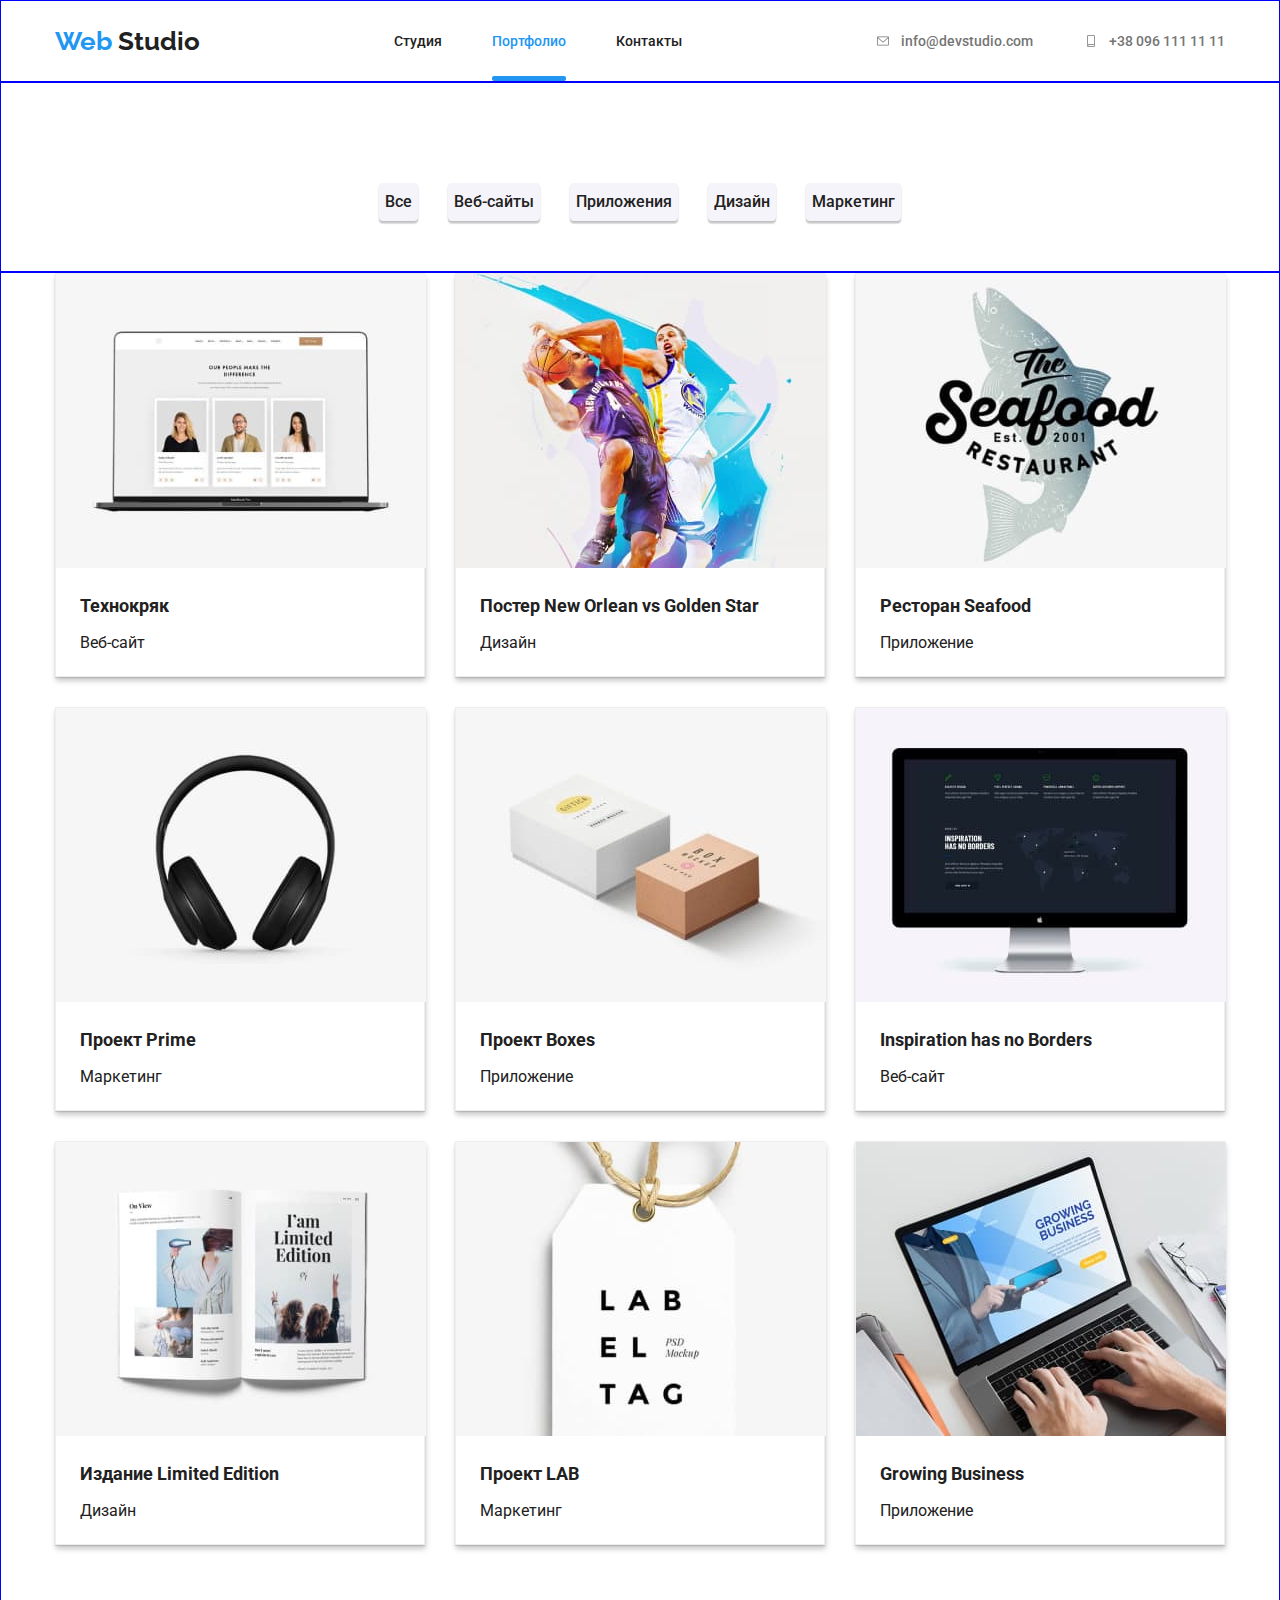
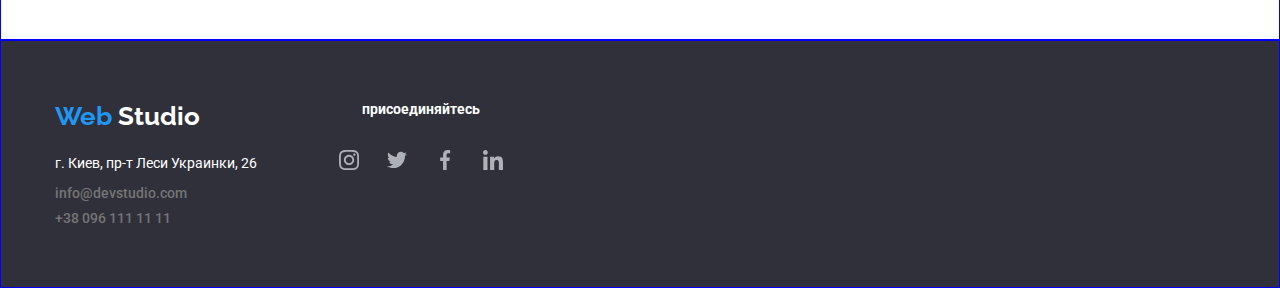
==== portfolio.html @ 7eb45f44 "dz-7 start" ====
<!DOCTYPE html>
<html lang="en">
<head>
    <meta charset="UTF-8">
    <meta http-equiv="X-UA-Compatible" content="IE=edge">
    <meta name="viewport" content="width=device-width, initial-scale=1.0">
    <title>goit-markup-hw-02</title>
    <link rel="stylesheet" href="./css/normalize.css">
    <link rel="stylesheet" href="./css/style.css">
    <link rel="preconnect" href="https://fonts.gstatic.com">
    <link href="https://fonts.googleapis.com/css2?family=Raleway:wght@700&family=Roboto:wght@400;500;700;900&display=swap" rel="stylesheet">
</head>
<body>
    <!--шапка сайта-->
    <header class="header">
        <div class="container">
            <nav class="header-nav">
                <a class="nav-logo" href="#top"> <span class="text-blue">Web </span>Studio</a>
                <ul class="nav-list">
                    <li class="nav-item">
                        <a class="nav-item-link" href="index.html">Студия</a>
                    </li>
                    <li class="nav-item">
                        <a class="nav-item-link-portfolio" href="portfolio.html">Портфолио</a>
                    </li>
                    <li>
                        <a class="nav-item-link" href="kn">Контакты</a>
                    </li>
                </ul>
                <ul class="contacts-list">
    
                    <li class="contacts-item">
    
    
                        <a class="contacts-item-grey" href="info@devstudio.com">info@devstudio.com
                            <svg class="nav-icon-envelope">
    
                                <use href="./images/symbol-defs.svg#icon-envelope-hover-1">
    
                                </use>
    
                            </svg>
                        </a>
                    </li>
    
                    <li class="contacts-item">
    
                        <a class="contacts-item-grey" href="tel:+38 096 111 11 11">+38 096 111 11 11
                            <svg class="nav-icon-smartphone">
    
                                <use href="./images/symbol-defs.svg#icon-smartphone-1">
    
                                </use>
    
                            </svg>
                        </a>
                    </li>
                </ul>
            </nav>
        </div>
    </header>
    <section class="btn-section">
    <div class="container">    
    <ul class="portfolio-list-btn">
        <li class="portfolio-item-btn">
            <button class="portfolio-btn">Все</button>
        </li>
        <li class="portfolio-item-btn">
            <button class="portfolio-btn">Веб-сайты</button>
        </li>
        <li class="portfolio-item-btn">
            <button class="portfolio-btn">Приложения</button>
        </li>
        <li class="portfolio-item-btn">
            <button class="portfolio-btn">Дизайн</button>
        </li>
        <li class="portfolio-item-btn">
            <button class="portfolio-btn">Маркетинг</button>
        </li>
    </ul>
    </div>
    </section>
    <section class="image-section">
    <div class="container">  
    <ul class="portfolio-list">
        <li class="portfolio-item">
            <a class="click-window" href="#" >
          
            <img class="click-img" src="./images/img10.jpg" alt="рисунок-10" height="294" width="370">
            <div class="click-overlay">
                <p class="click-overlay-text">
                    Технокряк это современная площадка распространения коронавируса. Компании используют эту платформу для цифрового
                    шпионажа и атак на защищённые сервера конкурентов.
                </p>
            </div>
           
            <div class="card-text">
            <h3 class="portfolio-title">
                Технокряк
            </h3>
            
            <p class="portfolio-text">
                Веб-сайт
            </p>
            </div>
            </a>
        </li>
    <li class="portfolio-item">
        <a class="click-window" href="#">
        <img class="click-img" src="./images/img11.jpg" alt="рисунок-11" height="294" width="370">
        <div class="click-overlay">
            <p class="click-overlay-text">
                Технокряк это современная площадка распространения коронавируса. Компании используют эту платформу для цифрового
                шпионажа и атак на защищённые сервера конкурентов.
            </p>
        </div>
        <div class="card-text"> 
        <h3 class="portfolio-title">
            Постер New Orlean vs Golden Star
        </h3>
        <p class="portfolio-text">
            Дизайн
        </p>
        </div>
        </a>
    </li>
    <li class="portfolio-item">
        <a class="click-window" href="#">
        <img class="clik-img" src="./images/img12.jpg" alt="рисунок-12" height="294" width="370">
        <div class="click-overlay">
            <p class="click-overlay-text">
                Технокряк это современная площадка распространения коронавируса. Компании используют эту платформу для цифрового
                шпионажа и атак на защищённые сервера конкурентов.
            </p>
        </div>
        <div class="card-text">
        <h3 class="portfolio-title">
            Ресторан Seafood
        </h3>
        <p class="portfolio-text">
            Приложение
        </p>
        </div>
        </a>
    </li>
    <li class="portfolio-item">
        <a class="click-window" href="#">
        <img class="clik-img" src="./images/img13.jpg" alt="рисунок-13" height="294" width="370">
        <div class="click-overlay">
            <p class="click-overlay-text">
                Технокряк это современная площадка распространения коронавируса. Компании используют эту платформу для цифрового
                шпионажа и атак на защищённые сервера конкурентов.
            </p>
        </div>
        <div class="card-text">
        <h3 class="portfolio-title">
            Проект Prime
        </h3>
        <p class="portfolio-text">
            Маркетинг
        </p>
        </div>
        </a>
    </li>
    <li class="portfolio-item">
        <a class="click-window" href="#">
        <img class="clik-img" src="./images/img14.jpg" alt="рисунок-14" height="294" width="370">
        <div class="click-overlay">
            <p class="click-overlay-text">
                Технокряк это современная площадка распространения коронавируса. Компании используют эту платформу для цифрового
                шпионажа и атак на защищённые сервера конкурентов.
            </p>
        </div>
        <div class="card-text">
        <h3 class="portfolio-title">
            Проект Boxes
        </h3>
        <p class="portfolio-text">
            Приложение
        </p>
        </div>
        </a>
    </li>
    <li class="portfolio-item">
        <a class="click-window" href="#">
        <img class="click-img" src="./images/img15.jpg" alt="рисунок-15" height="294" width="370">
        <div class="click-overlay">
            <p class="click-overlay-text">
                Технокряк это современная площадка распространения коронавируса. Компании используют эту платформу для цифрового
                шпионажа и атак на защищённые сервера конкурентов.
            </p>
        </div>
        <div class="card-text">
        <h3 class="portfolio-title">
            Inspiration has no Borders
        </h3>
        <p class="portfolio-text">
            Веб-сайт
        </p>
        </div>
        </a>
    </li>
    <li class="portfolio-item">
        <a class="click-window" href="#">
        <img class="click-img" src="./images/img16.jpg" alt="рисунок-16" height="294" width="370">
        <div class="click-overlay">
            <p class="click-overlay-text">
                Технокряк это современная площадка распространения коронавируса. Компании используют эту платформу для цифрового
                шпионажа и атак на защищённые сервера конкурентов.
            </p>
        </div>
        <div class="card-text">
        <h3 class="portfolio-title">
            Издание Limited Edition
        </h3>
        <p class="portfolio-text">
            Дизайн
        </p>
        </div>
        </a>
    </li>
    <li class="portfolio-item">
        <a class="click-window" href="#">
        <img class="click-img" src="./images/img17.jpg" alt="рисунок-17" height="294" width="370">
        <div class="click-overlay">
            <p class="click-overlay-text">
                Технокряк это современная площадка распространения коронавируса. Компании используют эту платформу для цифрового
                шпионажа и атак на защищённые сервера конкурентов.
            </p>
        </div>
        <div class="card-text">
        <h3 class="portfolio-title">
            Проект LAB
        </h3>
        <p class="portfolio-text">
            Маркетинг
        </p>
        </div>
        </a>
    </li>
    <li class="portfolio-item">
        <a class="click-window" href="#">
        <img class="click-img" src="./images/img18.jpg" alt="рисунок-18" height="294" width="370">
        <div class="click-overlay">
            <p class="click-overlay-text">
                Технокряк это современная площадка распространения коронавируса. Компании используют эту платформу для цифрового
                шпионажа и атак на защищённые сервера конкурентов.
            </p>
        </div>
        <div class="card-text">
        <h3 class="portfolio-title">
            Growing Business
        </h3>
        <p class="portfolio-text">
           Приложение
        </p>
        </div>
        </a>
    </li>
    </ul>
    </div>
    </section>

<footer class="footer">
    <div class="container">
        <ul class="footer-list">
            <li class="footer-item-adress">
                <a class="nav-logo-footer" href="#top"> <span class="text-blue">Web </span>Studio</a>
                <address class="adress">
                    <p class="footer-adress">
                        г. Киев, пр-т Леси Украинки, 26
                    </p>
                    <a class="footer-mail" href="info@devstudio.com">info@devstudio.com</a>

                    <a class="footer-tel" href="tel:+38 096 111 11 11">+38 096 111 11 11</a>
                </address>
            </li>
            <li class="footer-item-join">
                <h3 class="title-footer">
                    присоединяйтесь
                </h3>

                <div class="team-icon-footer">

                    <a class="link-icon" href="#">

                        <svg class="nav-icon-instagram-2-1">

                            <use href="./images/symbol-defs.svg#icon-instagram-2-1">

                            </use>
                        </svg>
                    </a>
                </div>

                <div class="team-icon-footer">
                    <a class="link-icon" href="#">
                        <svg class="nav-icon-twitter-1">

                            <use href="./images/symbol-defs.svg#icon-twitter-1">

                            </use>
                        </svg>
                    </a>
                </div>
                <div class="team-icon-footer">
                    <a class="link-icon" href="#">
                        <svg class="nav-icon-facebook-1-1">

                            <use href="./images/symbol-defs.svg#icon-facebook-1-1">

                            </use>
                        </svg>
                    </a>
                </div>
                <div class="team-icon-footer">
                    <a class="link-icon" href="#">
                        <svg class="nav-icon-linkedin-1-1">

                            <use href="./images/symbol-defs.svg#icon-linkedin-1-1">

                            </use>
                        </svg>
                    </a>
                </div>
            </li>
        </ul>
    </div>
</footer>
</body>
</html>
---- css/style.css ----
:root {
  --white-text: rgba(255, 255, 255, 1);
  --blue-text: rgba(33, 150, 243, 1);
  --black-text: rgba(33, 33, 33, 1);
  --grey-text: rgba(117, 117, 117, 1);
  --grey-color: rgba(175, 177, 184, 1);
  --grey-text-op60: rgba(255, 255, 255, 0.6);
  --back-header: rgba(229, 229, 229, 1);
  --back-zakaz: rgba(47, 48, 58, 1);
  --back-blue: rgba(33, 150, 243, 1);
  --back-comanda-prod: rgba(245, 244, 250, 1);
}

*,
::after,
::before {
  box-sizing: border-box;
}

header,
section,
footer {
  border: 1px solid blue;
}

body {
  font-family: 'Roboto', sans-serif;
}

ul,
p,
li,
a {
  list-style: none;
  margin: 0;
  padding: 0;
}

h1,
h2,
h3 {
  margin: 0;
  padding: 0;
}

.container {
  width: 1200px;
  padding: 0 15px;
  margin: 0 auto;
}

.header {
  background: var(--white-text);
}

.header-nav {
  display: flex;
  justify-content: space-between;
  align-items: center;
}

.nav-item {
  margin-right: 50px;
}

.nav-item-link {
  text-decoration: none;
  font-weight: 500;
  font-size: 14px;
  line-height: 1.17;
  color: var(--black-text);
  padding-top: 32px;
  padding-bottom: 32px;
  transition: color 250ms cubic-bezier(0.4, 0, 0.2, 1);
}

.nav-item-link-studio,
.nav-item-link-portfolio {
  position: relative;
  text-decoration: none;
  font-weight: 500;
  font-size: 14px;
  line-height: 1.17;
  color: var(--blue-text);
  padding-top: 32px;
  padding-bottom: 32px;
  transition: color 250ms cubic-bezier(0.4, 0, 0.2, 1);
}

.nav-item-link-studio::after {
  position: absolute;
  content: '';
  display: inline-block;
  left: 0;
  bottom: 0;
  width: 100%;
  height: 5px;
  border-radius: 2px;
  background-color: var(--blue-text);
}

.nav-item-link-portfolio::after {
  position: absolute;
  content: '';
  display: inline-block;
  left: 0;
  bottom: 0;
  width: 100%;
  height: 5px;
  border-radius: 2px;
  background-color: var(--blue-text);
}

.contacts-item-grey {
  text-decoration: none;
  font-weight: 500;
  font-size: 14px;
  line-height: 1.17;
  color: var(--grey-text);
  padding-top: 32px;
  padding-bottom: 32px;
  transition: color 250ms cubic-bezier(0.4, 0, 0.2, 1);
}

.contacts-item:first-child {
  margin-right: 50px;
}

.hero {
  max-width: 1600px;
  color: var(--white-text);
  margin-left: auto;
  margin-right: auto;
  text-align: center;
  padding: 200px 0 200px 0;
  background-image: url(../images/img-hero.jpg);
  background-color: rgba(47, 48, 58, 0.4);
  background-size: cover;
  background-position: center;
  background-repeat: no-repeat;
}

.hero-title {
  font-weight: 900;
  font-size: 44px;
  line-height: 1.36;
  margin-bottom: 30px;
}

.hero-btn {
  justify-content: center;
  text-align: center;
  width: 200px;
  height: 50px;
  background: var(--back-blue);
  color: var(--white-text);
  font-weight: 700;
  font-size: 16px;
  line-height: 1.87;
  box-shadow: 0px 4px rgba(0, 0, 0, 0.15);
  border-radius: 4px;
  border: none;
}

.nav-logo {
  color: var(--black-text);
  text-decoration: none;
  font-family: 'Raleway', sans-serif;
  font-weight: 700;
  font-size: 26px;
  line-height: 1.19;
  text-align: center;
}

.text-blue {
  color: var(--blue-text);
  font-family: 'Raleway', sans-serif;
  font-weight: 700;
  font-size: 26px;
  line-height: 1.19;
  text-align: center;
}

.nav {
  text-decoration: none;
  color: var(--black-text);
  font-weight: 500;
  font-size: 14px;
  line-height: 1.14;
}

.nav-list,
.contacts-list {
  display: flex;
}

.nav-item-link:hover,
.nav-item-link:focus,
.contacts-item-grey:hover,
.contacts-item-grey:focus {
  color: var(--blue-text);
}

.contacts-list {
  text-decoration: none;
  color: var(--grey-text);
  font-weight: 500;
  font-size: 14px;
  line-height: 1.14;
}

.about {
  padding: 95px 0 94px 0;
}

.about-list {
  display: flex;
  justify-content: space-between;
}

.about-item {
  margin-right: 30px;
}

.about-item:last-child {
  margin-right: 0px;
}

.about-title {
  font-weight: 700;
  font-size: 14px;
  line-height: 1.14;
  margin-bottom: 10px;
}

.about-text {
  font-weight: 400;
  color: var(--grey-text);
  font-size: 14px;
  line-height: 1.7;
  width: 270px;
  text-align: left;
  margin: 0;
}

.doing {
  padding: 94px 0 94px 0;
}

.doing-list {
  display: flex;
  justify-content: space-between;
}

.doing-title {
  font-weight: 700;
  font-size: 36px;
  line-height: 1.16;
  text-align: center;
  margin-bottom: 50px;
}

.team {
  background: var(--back-comanda-prod);
  padding: 94px 0 94px 0;
}

.team-text {
  font-weight: 400;
  color: var(--grey-text);
  font-size: 16px;
  line-height: 1.18;
  margin-bottom: 16px;
}

.team-title {
  margin-bottom: 50px;
  font-weight: 700;
  font-size: 36px;
  line-height: 1.16;
  text-align: center;
}

.team-list {
  display: flex;
  flex-wrap: wrap;
  justify-content: space-between;
}

.team-image {
  margin-bottom: 10px;
}

.team-title-worker {
  font-weight: 500;
  font-size: 16px;
  line-height: 1.18;
  margin-bottom: 10px;
}

.portfolio-title {
  font-weight: 700;
  font-size: 18px;
  line-height: 2;
  margin-top: 20px;
  margin-left: 24px;
}

.portfolio-text {
  font-weight: 400;
  font-size: 16px;
  line-height: 1.88;
  margin-top: 4px;
  margin-bottom: 20px;
  margin-left: 24px;
}

.portfolio-list-btn {
  display: flex;
  flex-wrap: wrap;
  justify-content: center;
  align-items: center;
  padding: 100px 0 50px 0;
}

.portfolio-item-btn {
  margin-right: 30px;
}

.portfolio-item-btn:last-child {
  margin-right: 0px;
}

.portfolio-item-btn:hover,
.portfolio-item-btn:focus,
.portfolio-btn:hover,
.portfolio-btn:focus {
  color: var(--white-text);
  background: var(--back-blue);
  border-radius: 4px;
}

.portfolio-btn {
  height: 38px;
  font-weight: 500;
  font-size: 16px;
  line-height: 1.63;
  text-decoration: none;
  color: var(--black-text);
  background: rgba(245, 244, 250, 1);
  border-radius: 4px;
  border: none;
  box-shadow: 0px 3px 1px rgba(0, 0, 0, 0.1), 0px 1px 2px rgba(0, 0, 0, 0.08),
    0px 2px 2px rgba(0, 0, 0, 0.12);
  transition: color 250ms cubic-bezier(0.4, 0, 0.2, 1),
    background-color 250ms cubic-bezier(0.4, 0, 0.2, 1),
    box-shadow 250ms cubic-bezier(0.4, 0, 0.2, 1);
}

.portfolio-list {
  display: flex;
  flex-wrap: wrap;
}

.portfolio-item {
  width: 370px;
  height: 404px;
  margin-right: 30px;
  margin-bottom: 30px;
  background: #ffffff;
  border: 1px solid #eeeeee;
  box-sizing: border-box;
  box-shadow: 0px 1px 1px rgba(0, 0, 0, 0.12), 0px 4px 4px rgba(0, 0, 0, 0.06),
    1px 4px 6px rgba(0, 0, 0, 0.16);
}

.portfolio-item:nth-child(3n) {
  margin-right: 0;
}

.portfolio-item:nth-child(n + 7) {
  margin-bottom: 94px;
}

.footer {
  background: var(--back-zakaz);
  padding: 60px 0 60px 0;
  max-width: 1600px;
  margin-left: auto;
  margin-right: auto;
}

/* .about-text-footer {
  font-weight: 400;
  color: var(--grey-text);
  font-size: 14px;
  line-height: 1.7;
  width: 270px;
  text-align: left;
  margin: 0;
} */

.footer-list {
  display: flex;
}

.team-icon-footer {
  display: inline-flex;
  align-items: center;
  justify-content: center;
  margin: 0;
  padding: 0;
  background: var(--back-zakaz);
  width: 44px;
  height: 44px;
  border-radius: 50%;
  margin-top: 20px;
  transition: background-color 250ms cubic-bezier(0.4, 0, 0.2, 1);
}

.team-icon-footer:hover,
.team-icon-footer:focus {
  background: var(--blue-text);
}

.nav-logo-footer {
  color: var(--white-text);
  text-decoration: none;
  font-family: 'Raleway', sans-serif;
  font-weight: 700;
  font-size: 26px;
  line-height: 1.19;
  text-align: center;
  display: inline-block;
  margin-bottom: 20px;
}

.text-blue {
  color: var(--blue-text);
  font-family: 'Raleway', sans-serif;
  font-weight: 700;
  font-size: 26px;
  line-height: 1.19;
  text-align: center;
}

.footer-adress {
  color: var(--white-text);
  font-weight: 400;
  font-size: 14px;
  font-style: normal;
  line-height: 1.7;
  margin-bottom: 9px;
}

.footer-item-adress {
  margin-right: 70px;
}

.footer-item-join {
  text-align: center;
}

.footer-mail {
  display: block;
  text-decoration: none;
  font-weight: 500;
  font-size: 14px;
  font-style: normal;
  line-height: 1.17;
  color: var(--grey-text);
  margin-bottom: 9px;
}

.footer-tel {
  display: block;
  text-decoration: none;
  font-weight: 500;
  font-size: 14px;
  font-style: normal;
  line-height: 1.17;
  color: var(--grey-text);
}

.title-footer {
  font-weight: 700;
  font-size: 14px;
  line-height: 1.17;
  color: var(--white-text);
}

.nav-icon-envelope {
  width: 16px;
  height: 12px;
  margin-right: 10px;
  fill: currentColor;
}

.nav-icon-smartphone {
  width: 16px;
  height: 12px;
  margin-right: 10px;
  fill: currentColor;
}

.nav-icon-antenna-1-1 {
  width: 65px;
  height: 70px;
}

.nav-icon-clock-1-1 {
  width: 67px;
  height: 70px;
}

.icon-diagram-1-1 {
  width: 65px;
  height: 70px;
}

.icon-astronaut-1-1 {
  width: 65px;
  height: 70px;
}

.nav-icon-instagram-2-1 {
  width: 20px;
  height: 20px;
  fill: var(--grey-color);
}

.nav-icon-twitter-1 {
  width: 20px;
  height: 20px;
  fill: var(--grey-color);
}

.nav-icon-facebook-1-1 {
  width: 20px;
  height: 20px;
  fill: var(--grey-color);
}

.nav-icon-linkedin-1-1 {
  width: 20px;
  height: 20px;
  fill: var(--grey-color);
}

.nav-icon-logo-1-1 {
  width: 41px;
  height: 47px;
  fill: var(--grey-color);
  transition: fill 250ms cubic-bezier(0.4, 0, 0.2, 1);
}

.link-icon-clients {
  display: flex;
  align-items: center;
  justify-content: center;
  width: 170px;
  height: 92px;
}

.nav-icon-logo-2-1 {
  width: 40px;
  height: 52px;
  fill: var(--grey-color);
  transition: fill 250ms cubic-bezier(0.4, 0, 0.2, 1);
}

.nav-icon-logo-3-1 {
  width: 43px;
  height: 41px;
  fill: var(--grey-color);
  transition: fill 250ms cubic-bezier(0.4, 0, 0.2, 1);
}

.nav-icon-logo-4-1 {
  width: 84px;
  height: 40px;
  fill: var(--grey-color);
  transition: fill 250ms cubic-bezier(0.4, 0, 0.2, 1);
}

.nav-icon-logo-5-1 {
  width: 63px;
  height: 45px;
  fill: var(--grey-color);
  transition: fill 250ms cubic-bezier(0.4, 0, 0.2, 1);
}

.nav-icon-logo-6-1 {
  width: 94px;
  height: 45px;
  fill: var(--grey-color);
  transition: fill 250ms cubic-bezier(0.4, 0, 0.2, 1);
}

.team-icon {
  display: inline-flex;
  align-items: center;
  justify-content: center;
  margin: 0;
  padding: 0;
  background: var(--white-text);
  width: 44px;
  height: 44px;
  border-radius: 50%;
  margin-bottom: 30px;
  transition: background-color 250ms cubic-bezier(0.4, 0, 0.2, 1);
}

.team-icon:hover,
.team-icon:focus {
  background: var(--blue-text);
}

.team-icon:hover .nav-icon-instagram-2-1 {
  fill: var(--white-text);
}

.team-icon-footer:hover .nav-icon-instagram-2-1 {
  fill: var(--white-text);
}

.team-icon:hover .nav-icon-twitter-1 {
  fill: var(--white-text);
}

.team-icon-footer:hover .nav-icon-twitter-1 {
  fill: var(--white-text);
}

.team-icon:hover .nav-icon-facebook-1-1 {
  fill: var(--white-text);
}

.team-icon-footer:hover .nav-icon-facebook-1-1 {
  fill: var(--white-text);
}

.team-icon:hover .nav-icon-linkedin-1-1 {
  fill: var(--white-text);
}

.team-icon-footer:hover .nav-icon-linkedin-1-1 {
  fill: var(--white-text);
}

.link-icon {
  display: flex;
  align-items: center;
  justify-content: center;
  width: 44px;
  height: 44px;
}

.contacts-item:hover,
.contacts-item:focus {
  fill: var(--blue-text);
}

.contacts-item-grey {
  display: flex;
  align-items: center;
  flex-direction: row-reverse;
}

.about-item-icon {
  display: flex;
  align-items: center;
  justify-content: center;
  background: var(--back-comanda-prod);
  width: 270px;
  height: 120px;
  margin-bottom: 30px;
}

.team-container {
  text-align: center;
  background: var(--white-text);
  box-shadow: 0px 1px 3px rgba(0, 0, 0, 0.12), 0px 1px 1px rgba(0, 0, 0, 0.14),
    0px 2px 1px rgba(0, 0, 0, 0.2);
  border-radius: 0px 0px 4px 4px;
}

.clients {
  padding-top: 94px;
}

.clients-item {
  display: inline-flex;
  align-items: center;
  justify-content: center;
  background: var(--white-text);
  width: 170px;
  height: 92px;
  margin-bottom: 94px;
  border: 1px solid #afb1b8;
  box-sizing: border-box;
  border-radius: 4px;
  transition: border 250ms cubic-bezier(0.4, 0, 0.2, 1);
}

.clients-item:hover,
.clients-item:focus {
  border-color: var(--blue-text);
}

.clients-item:hover .nav-icon-logo-1-1 {
  fill: var(--blue-text);
}

.clients-item:hover .nav-icon-logo-2-1 {
  fill: var(--blue-text);
}

.clients-item:hover .nav-icon-logo-3-1 {
  fill: var(--blue-text);
}

.clients-item:hover .nav-icon-logo-4-1 {
  fill: var(--blue-text);
}

.clients-item:hover .nav-icon-logo-5-1 {
  fill: var(--blue-text);
}

.clients-item:hover .nav-icon-logo-6-1 {
  fill: var(--blue-text);
}

.clients-list {
  display: flex;
  justify-content: space-between;
}

.click-window {
  position: relative;
  list-style: none;
  text-decoration: none;
  color: var(--black-text);
}

.backdrop {
  position: fixed;
  top: 0;
  left: 0;
  width: 100%;
  height: 100%;
  background: rgba(0, 0, 0, 0.2);
}

.backdrop.is-hidden {
  opacity: 0;
  pointer-events: none;
}

.modal-window {
  position: absolute;
  top: 50%;
  left: 50%;
  transform: translate(-50%, -50%);
  width: 528px;
  height: 581px;
  background: var(--white-text);
  border-radius: 4px;
  box-shadow: 0px 1px 3px rgba(0, 0, 0, 0.12), 0px 1px 1px rgba(0, 0, 0, 0.14),
    0px 2px 1px rgba(0, 0, 0, 0.2);
}

.js-speaker-form {
  margin-bottom: 40px;
}

.link-icon-close {
  display: flex;
  position: absolute;
  padding: 0;
  background: no-repeat;
  border-radius: 50%;
  top: 8px;
  right: 8px;
}

.nav-icon-close {
  width: 30px;
  height: 30px;
}

.link-icon-close:hover,
.link-icon-close:focus {
  border-color: var(--blue-text);
  cursor: pointer;
}

.link-icon-close:hover .nav-icon-close {
  fill: var(--blue-text);
}

.form-text {
  display: flex;
  color: var(--black-text);
  font-family: 'Roboto', sans-serif;
  font-weight: 700;
  font-size: 20px;
  line-height: 1.17;
  letter-spacing: 0.03em;
  margin: 40px 40px 12px 40px;
}

.form-field {
  position: relative;
}

.label-name {
  position: relative;
  display: inline-block;
  margin: 0px 40px 10px 40px;
}

.modal-input-coment {
  margin: 0;
  width: 448px;
  height: 120px;
  padding: 12px 16px 12px 16px;
  border: 1px solid rgba(33, 33, 33, 0.2);
  border-radius: 4px;
  margin-top: 4px;
  font: inherit;
  transition: border 250ms cubic-bezier(0.4, 0, 0.2, 1);
}

.modal-input-coment:hover {
  border-color: var(--blue-text);
  cursor: pointer;
}

.modal-input-coment::placeholder {
  color: rgba(117, 117, 117, 0.5);
}

.button-send {
  display: block;
  margin-left: auto;
  margin-right: auto;
  width: 200px;
  height: 50px;
  border: 1px;
  margin-top: 30px;
  border-radius: 4px;
  cursor: pointer;
  color: var(--white-text);
  background: #188ce8;
  box-shadow: 0px 4px 4px rgba(0, 0, 0, 0.15);
}

.group-check {
  display: inline-block;
  width: 16px;
  height: 15px;
  border: 2px solid black;
  border-radius: 4px;
  margin-right: 7px;
}

.checkbox:checked + .group-check {
  background-image: url(../images/icon\ check.svg);
  background-size: contain;
  background-origin: border-box;
  border-color: transparent;
}

.checkbox {
  appearance: none;
  position: absolute;
}

.text-check {
  display: inline-flex;
  align-items: center;
  margin-left: 54px;
}

.text-check,
.link-check {
  font-family: 'Roboto', sans-serif;
  font-style: normal;
  font-weight: 400;
  font-size: 14px;
  line-height: 1.71;
}

.link-check {
  color: var(--blue-text);
  margin-left: 5px;
}

.name-form {
  display: block;
  color: var(--grey-text);
  font-family: 'Roboto', sans-serif;
  font-style: normal;
  font-weight: 400;
  font-size: 12px;
  line-height: 1.16;
  letter-spacing: 0.01em;
}

.input-type {
  display: flex;
  width: 448px;
  height: 40px;
  margin-top: 4px;
  padding-left: 42px;
  border: 1px solid rgba(33, 33, 33, 0.2);
  border-radius: 4px;
}

.nav-icon-person {
  position: absolute;
  left: 15px;
  bottom: 14px;
  top: 50%;
  width: 18px;
  height: 18px;
  fill: var(--black-text);
}

.input-type:hover,
.input-type:focus,
.input-comment:hover,
.input-comment:focus {
  border-color: var(--blue-text);
  cursor: pointer;
}

.label-name:hover .nav-icon-person {
  fill: var(--blue-text);
}

.doing-item {
  display: block;
  position: relative;
}

.doing-text {
  color: var(--white-text);
  text-decoration: none;
  font-family: 'Roboto', sans-serif;
  font-weight: 700;
  font-size: 14px;
  line-height: 1.17;
  text-transform: uppercase;
}

.doing-overlay {
  position: absolute;
  left: 0;
  bottom: 0;
  right: 0;
  z-index: 2;
  height: 70px;
  padding: 27px 83px 27px 82px;
  background-color: rgba(47, 48, 58, 0.8);
}

.doing-img {
  position: relative;
  z-index: 1;
  object-fit: cover;
  display: block;
  width: 100%;
  height: 100%;
}

.click-img {
  position: relative;
  overflow: hidden;
}

.card-thumb {
  position: absolute;
}

.click-overlay {
  position: absolute;
  top: 0;
  left: 0;
  width: 370px;
  height: 294px;

  background-color: rgba(33, 150, 243, 0.9);
  transform: translateY(100%);
  opacity: 0;
  transition: transform 250ms cubic-bezier(0.4, 0, 0.2, 1),
    opacity 250ms cubic-bezier(0.4, 0, 0.2, 1);
}

.portfolio-item:hover .click-overlay {
  transform: translateY(0);
  opacity: 1;
}

.click-overlay-text {
  text-decoration: none;
  font-weight: 400;
  font-size: 18px;
  line-height: 1.5;
  color: var(--white-text);
  padding: 63px 25px 63px 25px;
}

img {
  display: block;
}
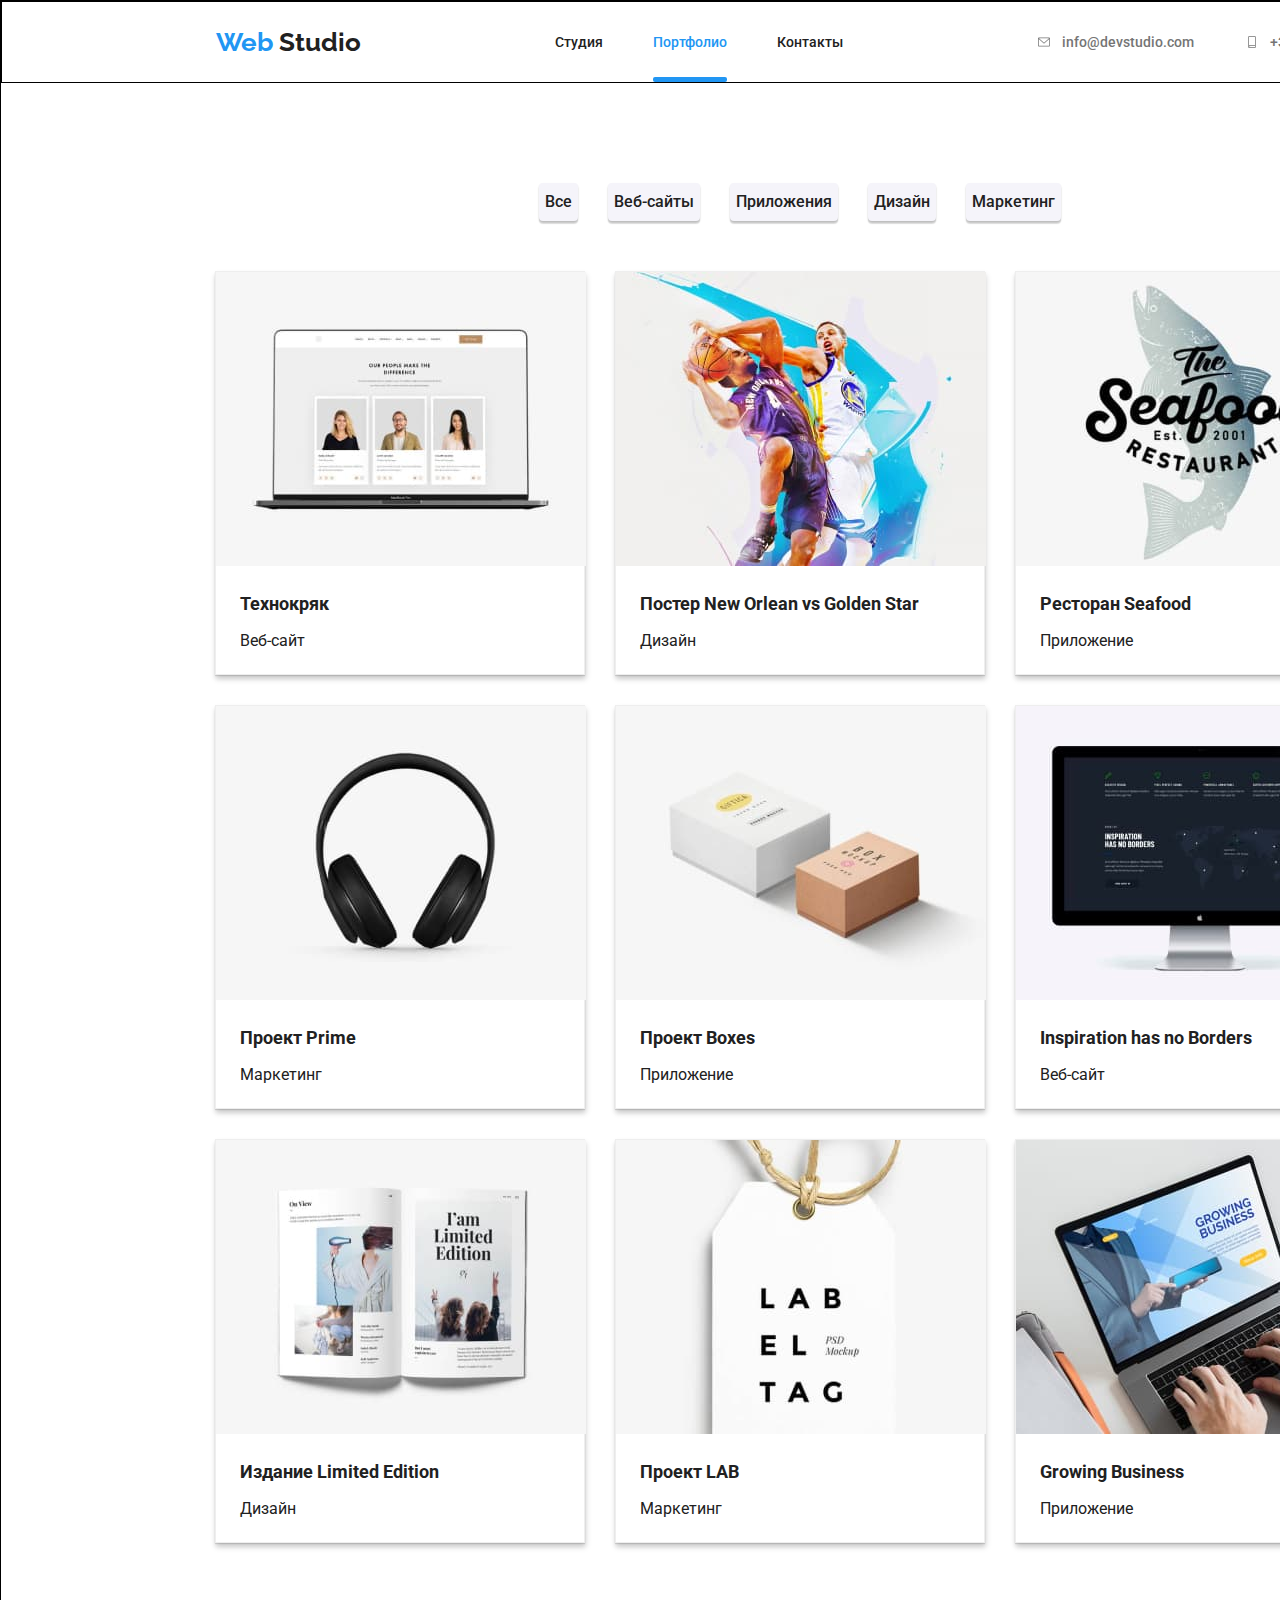
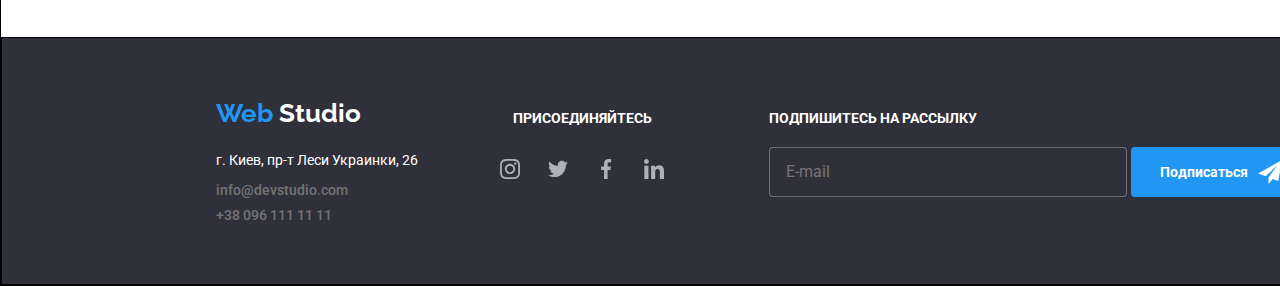
==== commit e36bf294: "DZ-7-end" ====
--- a/portfolio.html
+++ b/portfolio.html
@@ -1,57 +1,62 @@
 <!DOCTYPE html>
 <html lang="en">
+
 <head>
     <meta charset="UTF-8">
     <meta http-equiv="X-UA-Compatible" content="IE=edge">
     <meta name="viewport" content="width=device-width, initial-scale=1.0">
     <title>goit-markup-hw-02</title>
     <link rel="stylesheet" href="./css/normalize.css">
-    <link rel="stylesheet" href="./css/style.css">
+    <link rel="stylesheet" href="./css/main.css">
+    <!-- <link rel="stylesheet" href="./css/style.css"> -->
     <link rel="preconnect" href="https://fonts.gstatic.com">
-    <link href="https://fonts.googleapis.com/css2?family=Raleway:wght@700&family=Roboto:wght@400;500;700;900&display=swap" rel="stylesheet">
+    <link
+        href="https://fonts.googleapis.com/css2?family=Raleway:wght@700&family=Roboto:wght@400;500;700;900&display=swap"
+        rel="stylesheet">
 </head>
+
 <body>
     <!--шапка сайта-->
     <header class="header">
         <div class="container">
-            <nav class="header-nav">
-                <a class="nav-logo" href="#top"> <span class="text-blue">Web </span>Studio</a>
-                <ul class="nav-list">
-                    <li class="nav-item">
-                        <a class="nav-item-link" href="index.html">Студия</a>
-                    </li>
-                    <li class="nav-item">
-                        <a class="nav-item-link-portfolio" href="portfolio.html">Портфолио</a>
+            <nav class="header__nav">
+                <a class="nav__item--logo" href="#top"> <span class="header__logo--blue">Web </span>Studio</a>
+                <ul class="nav__item--group">
+                    <li class="nav__item">
+                        <a class="nav__item--link" href="index.html">Студия</a>
+                    </li>
+                    <li class="nav__item">
+                        <a class="nav__item--link-portfolio" href="portfolio.html">Портфолио</a>
                     </li>
                     <li>
-                        <a class="nav-item-link" href="kn">Контакты</a>
+                        <a class="nav__item--link" href="kn">Контакты</a>
                     </li>
                 </ul>
-                <ul class="contacts-list">
-    
-                    <li class="contacts-item">
-    
-    
-                        <a class="contacts-item-grey" href="info@devstudio.com">info@devstudio.com
-                            <svg class="nav-icon-envelope">
-    
+                <ul class="nav__item--contacts">
+
+                    <li class="contacts__item">
+
+
+                        <a class="contacts__item--grey" href="info@devstudio.com">info@devstudio.com
+                            <svg class="nav__icon--envelope">
+
                                 <use href="./images/symbol-defs.svg#icon-envelope-hover-1">
-    
-                                </use>
-    
-                            </svg>
-                        </a>
-                    </li>
-    
-                    <li class="contacts-item">
-    
-                        <a class="contacts-item-grey" href="tel:+38 096 111 11 11">+38 096 111 11 11
-                            <svg class="nav-icon-smartphone">
-    
+
+                                </use>
+
+                            </svg>
+                        </a>
+                    </li>
+
+                    <li class="contacts__item">
+
+                        <a class="contacts__item--grey" href="tel:+38 096 111 11 11">+38 096 111 11 11
+                            <svg class="nav__icon--smartphone">
+
                                 <use href="./images/symbol-defs.svg#icon-smartphone-1">
-    
-                                </use>
-    
+
+                                </use>
+
                             </svg>
                         </a>
                     </li>
@@ -60,272 +65,308 @@
         </div>
     </header>
     <section class="btn-section">
-    <div class="container">    
-    <ul class="portfolio-list-btn">
-        <li class="portfolio-item-btn">
-            <button class="portfolio-btn">Все</button>
-        </li>
-        <li class="portfolio-item-btn">
-            <button class="portfolio-btn">Веб-сайты</button>
-        </li>
-        <li class="portfolio-item-btn">
-            <button class="portfolio-btn">Приложения</button>
-        </li>
-        <li class="portfolio-item-btn">
-            <button class="portfolio-btn">Дизайн</button>
-        </li>
-        <li class="portfolio-item-btn">
-            <button class="portfolio-btn">Маркетинг</button>
-        </li>
-    </ul>
-    </div>
+        <div class="container">
+            <ul class="portfolio__list--btn">
+                <li class="portfolio__item--btn">
+                    <button class="portfolio__btn">Все</button>
+                </li>
+                <li class="portfolio__item--btn">
+                    <button class="portfolio__btn">Веб-сайты</button>
+                </li>
+                <li class="portfolio__item--btn">
+                    <button class="portfolio__btn">Приложения</button>
+                </li>
+                <li class="portfolio__item--btn">
+                    <button class="portfolio__btn">Дизайн</button>
+                </li>
+                <li class="portfolio__item--btn">
+                    <button class="portfolio__btn">Маркетинг</button>
+                </li>
+            </ul>
+        </div>
     </section>
     <section class="image-section">
-    <div class="container">  
-    <ul class="portfolio-list">
-        <li class="portfolio-item">
-            <a class="click-window" href="#" >
-          
-            <img class="click-img" src="./images/img10.jpg" alt="рисунок-10" height="294" width="370">
-            <div class="click-overlay">
-                <p class="click-overlay-text">
-                    Технокряк это современная площадка распространения коронавируса. Компании используют эту платформу для цифрового
-                    шпионажа и атак на защищённые сервера конкурентов.
-                </p>
-            </div>
-           
-            <div class="card-text">
-            <h3 class="portfolio-title">
-                Технокряк
-            </h3>
-            
-            <p class="portfolio-text">
-                Веб-сайт
-            </p>
-            </div>
-            </a>
-        </li>
-    <li class="portfolio-item">
-        <a class="click-window" href="#">
-        <img class="click-img" src="./images/img11.jpg" alt="рисунок-11" height="294" width="370">
-        <div class="click-overlay">
-            <p class="click-overlay-text">
-                Технокряк это современная площадка распространения коронавируса. Компании используют эту платформу для цифрового
-                шпионажа и атак на защищённые сервера конкурентов.
-            </p>
+        <div class="container">
+            <ul class="portfolio__list">
+                <li class="portfolio__item">
+                    <a class="click__window" href="#">
+
+                        <img class="portfolio__click--img" src="./images/img10.jpg" alt="рисунок-10" height="294" width="370">
+                        <div class="portfolio__click--overlay">
+                            <p class="portfolio-overlay-text">
+                                Технокряк это современная площадка распространения коронавируса. Компании используют эту
+                                платформу для цифрового
+                                шпионажа и атак на защищённые сервера конкурентов.
+                            </p>
+                        </div>
+
+                        <div class="card__text">
+                            <h3 class="portfolio">
+                                Технокряк
+                            </h3>
+
+                            <p class="portfolio__text">
+                                Веб-сайт
+                            </p>
+                        </div>
+                    </a>
+                </li>
+                <li class="portfolio__item">
+                    <a class="click__window" href="#">
+                        <img class="portfolio__click--img" src="./images/img11.jpg" alt="рисунок-11" height="294" width="370">
+                        <div class="portfolio__click--overlay">
+                            <p class="portfolio-overlay-text">
+                                Технокряк это современная площадка распространения коронавируса. Компании используют эту
+                                платформу для цифрового
+                                шпионажа и атак на защищённые сервера конкурентов.
+                            </p>
+                        </div>
+                        <div class="card__text">
+                            <h3 class="portfolio">
+                                Постер New Orlean vs Golden Star
+                            </h3>
+                            <p class="portfolio__text">
+                                Дизайн
+                            </p>
+                        </div>
+                    </a>
+                </li>
+                <li class="portfolio__item">
+                    <a class="click__window" href="#">
+                        <img class="clik-img" src="./images/img12.jpg" alt="рисунок-12" height="294" width="370">
+                        <div class="portfolio__click--overlay">
+                            <p class="portfolio-overlay-text">
+                                Технокряк это современная площадка распространения коронавируса. Компании используют эту
+                                платформу для цифрового
+                                шпионажа и атак на защищённые сервера конкурентов.
+                            </p>
+                        </div>
+                        <div class="card__text">
+                            <h3 class="portfolio">
+                                Ресторан Seafood
+                            </h3>
+                            <p class="portfolio__text">
+                                Приложение
+                            </p>
+                        </div>
+                    </a>
+                </li>
+                <li class="portfolio__item">
+                    <a class="click__window" href="#">
+                        <img class="clik-img" src="./images/img13.jpg" alt="рисунок-13" height="294" width="370">
+                        <div class="portfolio__click--overlay">
+                            <p class="portfolio-overlay-text">
+                                Технокряк это современная площадка распространения коронавируса. Компании используют эту
+                                платформу для цифрового
+                                шпионажа и атак на защищённые сервера конкурентов.
+                            </p>
+                        </div>
+                        <div class="card__text">
+                            <h3 class="portfolio">
+                                Проект Prime
+                            </h3>
+                            <p class="portfolio__text">
+                                Маркетинг
+                            </p>
+                        </div>
+                    </a>
+                </li>
+                <li class="portfolio__item">
+                    <a class="click__window" href="#">
+                        <img class="clik-img" src="./images/img14.jpg" alt="рисунок-14" height="294" width="370">
+                        <div class="portfolio__click--overlay">
+                            <p class="portfolio-overlay-text">
+                                Технокряк это современная площадка распространения коронавируса. Компании используют эту
+                                платформу для цифрового
+                                шпионажа и атак на защищённые сервера конкурентов.
+                            </p>
+                        </div>
+                        <div class="card__text">
+                            <h3 class="portfolio">
+                                Проект Boxes
+                            </h3>
+                            <p class="portfolio__text">
+                                Приложение
+                            </p>
+                        </div>
+                    </a>
+                </li>
+                <li class="portfolio__item">
+                    <a class="click__window" href="#">
+                        <img class="portfolio__click--img" src="./images/img15.jpg" alt="рисунок-15" height="294" width="370">
+                        <div class="portfolio__click--overlay">
+                            <p class="portfolio-overlay-text">
+                                Технокряк это современная площадка распространения коронавируса. Компании используют эту
+                                платформу для цифрового
+                                шпионажа и атак на защищённые сервера конкурентов.
+                            </p>
+                        </div>
+                        <div class="card__text">
+                            <h3 class="portfolio">
+                                Inspiration has no Borders
+                            </h3>
+                            <p class="portfolio__text">
+                                Веб-сайт
+                            </p>
+                        </div>
+                    </a>
+                </li>
+                <li class="portfolio__item">
+                    <a class="click__window" href="#">
+                        <img class="portfolio__click--img" src="./images/img16.jpg" alt="рисунок-16" height="294" width="370">
+                        <div class="portfolio__click--overlay">
+                            <p class="portfolio-overlay-text">
+                                Технокряк это современная площадка распространения коронавируса. Компании используют эту
+                                платформу для цифрового
+                                шпионажа и атак на защищённые сервера конкурентов.
+                            </p>
+                        </div>
+                        <div class="card__text">
+                            <h3 class="portfolio">
+                                Издание Limited Edition
+                            </h3>
+                            <p class="portfolio__text">
+                                Дизайн
+                            </p>
+                        </div>
+                    </a>
+                </li>
+                <li class="portfolio__item">
+                    <a class="click__window" href="#">
+                        <img class="portfolio__click--img" src="./images/img17.jpg" alt="рисунок-17" height="294" width="370">
+                        <div class="portfolio__click--overlay">
+                            <p class="portfolio-overlay-text">
+                                Технокряк это современная площадка распространения коронавируса. Компании используют эту
+                                платформу для цифрового
+                                шпионажа и атак на защищённые сервера конкурентов.
+                            </p>
+                        </div>
+                        <div class="card__text">
+                            <h3 class="portfolio">
+                                Проект LAB
+                            </h3>
+                            <p class="portfolio__text">
+                                Маркетинг
+                            </p>
+                        </div>
+                    </a>
+                </li>
+                <li class="portfolio__item">
+                    <a class="click__window" href="#">
+                        <img class="portfolio__click--img" src="./images/img18.jpg" alt="рисунок-18" height="294" width="370">
+                        <div class="portfolio__click--overlay">
+                            <p class="portfolio-overlay-text">
+                                Технокряк это современная площадка распространения коронавируса. Компании используют эту
+                                платформу для цифрового
+                                шпионажа и атак на защищённые сервера конкурентов.
+                            </p>
+                        </div>
+                        <div class="card__text">
+                            <h3 class="portfolio">
+                                Growing Business
+                            </h3>
+                            <p class="portfolio__text">
+                                Приложение
+                            </p>
+                        </div>
+                    </a>
+                </li>
+            </ul>
         </div>
-        <div class="card-text"> 
-        <h3 class="portfolio-title">
-            Постер New Orlean vs Golden Star
-        </h3>
-        <p class="portfolio-text">
-            Дизайн
-        </p>
-        </div>
-        </a>
-    </li>
-    <li class="portfolio-item">
-        <a class="click-window" href="#">
-        <img class="clik-img" src="./images/img12.jpg" alt="рисунок-12" height="294" width="370">
-        <div class="click-overlay">
-            <p class="click-overlay-text">
-                Технокряк это современная площадка распространения коронавируса. Компании используют эту платформу для цифрового
-                шпионажа и атак на защищённые сервера конкурентов.
-            </p>
-        </div>
-        <div class="card-text">
-        <h3 class="portfolio-title">
-            Ресторан Seafood
-        </h3>
-        <p class="portfolio-text">
-            Приложение
-        </p>
-        </div>
-        </a>
-    </li>
-    <li class="portfolio-item">
-        <a class="click-window" href="#">
-        <img class="clik-img" src="./images/img13.jpg" alt="рисунок-13" height="294" width="370">
-        <div class="click-overlay">
-            <p class="click-overlay-text">
-                Технокряк это современная площадка распространения коронавируса. Компании используют эту платформу для цифрового
-                шпионажа и атак на защищённые сервера конкурентов.
-            </p>
-        </div>
-        <div class="card-text">
-        <h3 class="portfolio-title">
-            Проект Prime
-        </h3>
-        <p class="portfolio-text">
-            Маркетинг
-        </p>
-        </div>
-        </a>
-    </li>
-    <li class="portfolio-item">
-        <a class="click-window" href="#">
-        <img class="clik-img" src="./images/img14.jpg" alt="рисунок-14" height="294" width="370">
-        <div class="click-overlay">
-            <p class="click-overlay-text">
-                Технокряк это современная площадка распространения коронавируса. Компании используют эту платформу для цифрового
-                шпионажа и атак на защищённые сервера конкурентов.
-            </p>
-        </div>
-        <div class="card-text">
-        <h3 class="portfolio-title">
-            Проект Boxes
-        </h3>
-        <p class="portfolio-text">
-            Приложение
-        </p>
-        </div>
-        </a>
-    </li>
-    <li class="portfolio-item">
-        <a class="click-window" href="#">
-        <img class="click-img" src="./images/img15.jpg" alt="рисунок-15" height="294" width="370">
-        <div class="click-overlay">
-            <p class="click-overlay-text">
-                Технокряк это современная площадка распространения коронавируса. Компании используют эту платформу для цифрового
-                шпионажа и атак на защищённые сервера конкурентов.
-            </p>
-        </div>
-        <div class="card-text">
-        <h3 class="portfolio-title">
-            Inspiration has no Borders
-        </h3>
-        <p class="portfolio-text">
-            Веб-сайт
-        </p>
-        </div>
-        </a>
-    </li>
-    <li class="portfolio-item">
-        <a class="click-window" href="#">
-        <img class="click-img" src="./images/img16.jpg" alt="рисунок-16" height="294" width="370">
-        <div class="click-overlay">
-            <p class="click-overlay-text">
-                Технокряк это современная площадка распространения коронавируса. Компании используют эту платформу для цифрового
-                шпионажа и атак на защищённые сервера конкурентов.
-            </p>
-        </div>
-        <div class="card-text">
-        <h3 class="portfolio-title">
-            Издание Limited Edition
-        </h3>
-        <p class="portfolio-text">
-            Дизайн
-        </p>
-        </div>
-        </a>
-    </li>
-    <li class="portfolio-item">
-        <a class="click-window" href="#">
-        <img class="click-img" src="./images/img17.jpg" alt="рисунок-17" height="294" width="370">
-        <div class="click-overlay">
-            <p class="click-overlay-text">
-                Технокряк это современная площадка распространения коронавируса. Компании используют эту платформу для цифрового
-                шпионажа и атак на защищённые сервера конкурентов.
-            </p>
-        </div>
-        <div class="card-text">
-        <h3 class="portfolio-title">
-            Проект LAB
-        </h3>
-        <p class="portfolio-text">
-            Маркетинг
-        </p>
-        </div>
-        </a>
-    </li>
-    <li class="portfolio-item">
-        <a class="click-window" href="#">
-        <img class="click-img" src="./images/img18.jpg" alt="рисунок-18" height="294" width="370">
-        <div class="click-overlay">
-            <p class="click-overlay-text">
-                Технокряк это современная площадка распространения коронавируса. Компании используют эту платформу для цифрового
-                шпионажа и атак на защищённые сервера конкурентов.
-            </p>
-        </div>
-        <div class="card-text">
-        <h3 class="portfolio-title">
-            Growing Business
-        </h3>
-        <p class="portfolio-text">
-           Приложение
-        </p>
-        </div>
-        </a>
-    </li>
-    </ul>
-    </div>
     </section>
 
-<footer class="footer">
-    <div class="container">
-        <ul class="footer-list">
-            <li class="footer-item-adress">
-                <a class="nav-logo-footer" href="#top"> <span class="text-blue">Web </span>Studio</a>
-                <address class="adress">
-                    <p class="footer-adress">
-                        г. Киев, пр-т Леси Украинки, 26
-                    </p>
-                    <a class="footer-mail" href="info@devstudio.com">info@devstudio.com</a>
-
-                    <a class="footer-tel" href="tel:+38 096 111 11 11">+38 096 111 11 11</a>
-                </address>
-            </li>
-            <li class="footer-item-join">
-                <h3 class="title-footer">
-                    присоединяйтесь
-                </h3>
-
-                <div class="team-icon-footer">
-
-                    <a class="link-icon" href="#">
-
-                        <svg class="nav-icon-instagram-2-1">
-
-                            <use href="./images/symbol-defs.svg#icon-instagram-2-1">
-
+    <footer class="footer">
+        <div class="container">
+            <ul class="footer__list">
+                <li class="footer__item--adress">
+                    <a class="footer__logo" href="#top"> <span class="header__logo--blue">Web </span>Studio</a>
+                    <address class="adress">
+                        <p class="footer__adress">
+                            г. Киев, пр-т Леси Украинки, 26
+                        </p>
+                        <a class="footer__mail" href="info@devstudio.com">info@devstudio.com</a>
+    
+                        <a class="footer__tel" href="tel:+38 096 111 11 11">+38 096 111 11 11</a>
+                    </address>
+                </li>
+                <li class="footer__item--join">
+                    <h3 class="footer__title">
+                        ПРИСОЕДИНЯЙТЕСЬ
+                    </h3>
+    
+                    <div class="footer__team--icon">
+    
+                        <a class="clients__link" href="#">
+    
+                            <svg class="nav__icon--instagram">
+    
+                                <use href="./images/symbol-defs.svg#icon-instagram-2-1">
+    
+                                </use>
+                            </svg>
+                        </a>
+                    </div>
+    
+                    <div class="footer__team--icon">
+                        <a class="clients__link" href="#">
+                            <svg class="nav__icon--twitter">
+    
+                                <use href="./images/symbol-defs.svg#icon-twitter-1">
+    
+                                </use>
+                            </svg>
+                        </a>
+                    </div>
+                    <div class="footer__team--icon">
+                        <a class="clients__link" href="#">
+                            <svg class="nav__icon--facebook">
+    
+                                <use href="./images/symbol-defs.svg#icon-facebook-1-1">
+    
+                                </use>
+                            </svg>
+                        </a>
+                    </div>
+                    <div class="footer__team--icon">
+                        <a class="clients__link" href="#">
+                            <svg class="nav__icon--linkedin">
+    
+                                <use href="./images/symbol-defs.svg#icon-linkedin-1-1">
+    
+                                </use>
+                            </svg>
+                        </a>
+                    </div>
+                </li>
+    
+                <li class="footer__item--mail">
+                    <h3 class="footer__title">
+                        ПОДПИШИТЕСЬ НА РАССЫЛКУ
+                    </h3>
+                    <input class="footer__form--mail" type="email" name="mail" id="mail" placeholder="E-mail">
+                    <a class="footer__btn" href="#top">
+                        <span class="footer__btn--title">Подписаться</span>
+    
+                        <svg class="footer__btn--icon">
+    
+                            <use href="./images/symbol-defs.svg#icon-icon-send">
+    
                             </use>
                         </svg>
-                    </a>
-                </div>
-
-                <div class="team-icon-footer">
-                    <a class="link-icon" href="#">
-                        <svg class="nav-icon-twitter-1">
-
-                            <use href="./images/symbol-defs.svg#icon-twitter-1">
-
-                            </use>
-                        </svg>
-                    </a>
-                </div>
-                <div class="team-icon-footer">
-                    <a class="link-icon" href="#">
-                        <svg class="nav-icon-facebook-1-1">
-
-                            <use href="./images/symbol-defs.svg#icon-facebook-1-1">
-
-                            </use>
-                        </svg>
-                    </a>
-                </div>
-                <div class="team-icon-footer">
-                    <a class="link-icon" href="#">
-                        <svg class="nav-icon-linkedin-1-1">
-
-                            <use href="./images/symbol-defs.svg#icon-linkedin-1-1">
-
-                            </use>
-                        </svg>
-                    </a>
-                </div>
-            </li>
-        </ul>
-    </div>
-</footer>
+    
+                    </a>
+    
+    
+    
+    
+                </li>
+    
+            </ul>
+        </div>
+    
+    
+    
+    </footer>
 </body>
+
 </html>--- a/css/main.css
+++ b/css/main.css
@@ -0,0 +1,1485 @@
+/*! normalize.css v8.0.1 | MIT License | github.com/necolas/normalize.css */
+/* Document
+   ========================================================================== */
+/**
+ * 1. Correct the line height in all browsers.
+ * 2. Prevent adjustments of font size after orientation changes in iOS.
+ */
+html {
+  line-height: 1.15;
+  /* 1 */
+  -webkit-text-size-adjust: 100%;
+  /* 2 */
+}
+
+/* Sections
+   ========================================================================== */
+/**
+ * Remove the margin in all browsers.
+ */
+body {
+  margin: 0;
+}
+
+/**
+ * Render the `main` element consistently in IE.
+ */
+main {
+  display: block;
+}
+
+/**
+ * Correct the font size and margin on `h1` elements within `section` and
+ * `article` contexts in Chrome, Firefox, and Safari.
+ */
+h1 {
+  font-size: 2em;
+  margin: 0.67em 0;
+}
+
+/* Grouping content
+   ========================================================================== */
+/**
+ * 1. Add the correct box sizing in Firefox.
+ * 2. Show the overflow in Edge and IE.
+ */
+hr {
+  -webkit-box-sizing: content-box;
+          box-sizing: content-box;
+  /* 1 */
+  height: 0;
+  /* 1 */
+  overflow: visible;
+  /* 2 */
+}
+
+/**
+ * 1. Correct the inheritance and scaling of font size in all browsers.
+ * 2. Correct the odd `em` font sizing in all browsers.
+ */
+pre {
+  font-family: monospace;
+  /* 1 */
+  font-size: 1em;
+  /* 2 */
+}
+
+/* Text-level semantics
+   ========================================================================== */
+/**
+ * Remove the gray background on active links in IE 10.
+ */
+a {
+  background-color: transparent;
+}
+
+/**
+ * 1. Remove the bottom border in Chrome 57-
+ * 2. Add the correct text decoration in Chrome, Edge, IE, Opera, and Safari.
+ */
+abbr[title] {
+  border-bottom: none;
+  /* 1 */
+  text-decoration: underline;
+  /* 2 */
+}
+
+/**
+ * Add the correct font weight in Chrome, Edge, and Safari.
+ */
+b,
+strong {
+  font-weight: bolder;
+}
+
+/**
+ * 1. Correct the inheritance and scaling of font size in all browsers.
+ * 2. Correct the odd `em` font sizing in all browsers.
+ */
+code,
+kbd,
+samp {
+  font-family: monospace;
+  /* 1 */
+  font-size: 1em;
+  /* 2 */
+}
+
+/**
+ * Add the correct font size in all browsers.
+ */
+small {
+  font-size: 80%;
+}
+
+/**
+ * Prevent `sub` and `sup` elements from affecting the line height in
+ * all browsers.
+ */
+sub,
+sup {
+  font-size: 75%;
+  line-height: 0;
+  position: relative;
+  vertical-align: baseline;
+}
+
+sub {
+  bottom: -0.25em;
+}
+
+sup {
+  top: -0.5em;
+}
+
+/* Embedded content
+   ========================================================================== */
+/**
+ * Remove the border on images inside links in IE 10.
+ */
+img {
+  border-style: none;
+}
+
+/* Forms
+   ========================================================================== */
+/**
+ * 1. Change the font styles in all browsers.
+ * 2. Remove the margin in Firefox and Safari.
+ */
+button,
+input,
+optgroup,
+select,
+textarea {
+  font-family: inherit;
+  /* 1 */
+  font-size: 100%;
+  /* 1 */
+  line-height: 1.15;
+  /* 1 */
+  margin: 0;
+  /* 2 */
+}
+
+/**
+ * Show the overflow in IE.
+ * 1. Show the overflow in Edge.
+ */
+button,
+input {
+  overflow: visible;
+}
+
+/**
+ * Remove the inheritance of text transform in Edge, Firefox, and IE.
+ * 1. Remove the inheritance of text transform in Firefox.
+ */
+button,
+select {
+  text-transform: none;
+}
+
+/**
+ * Correct the inability to style clickable types in iOS and Safari.
+ */
+button,
+[type='button'],
+[type='reset'],
+[type='submit'] {
+  -webkit-appearance: button;
+}
+
+/**
+ * Remove the inner border and padding in Firefox.
+ */
+button::-moz-focus-inner,
+[type='button']::-moz-focus-inner,
+[type='reset']::-moz-focus-inner,
+[type='submit']::-moz-focus-inner {
+  border-style: none;
+  padding: 0;
+}
+
+/**
+ * Restore the focus styles unset by the previous rule.
+ */
+button:-moz-focusring,
+[type='button']:-moz-focusring,
+[type='reset']:-moz-focusring,
+[type='submit']:-moz-focusring {
+  outline: 1px dotted ButtonText;
+}
+
+/**
+ * Correct the padding in Firefox.
+ */
+fieldset {
+  padding: 0.35em 0.75em 0.625em;
+}
+
+/**
+ * 1. Correct the text wrapping in Edge and IE.
+ * 2. Correct the color inheritance from `fieldset` elements in IE.
+ * 3. Remove the padding so developers are not caught out when they zero out
+ *    `fieldset` elements in all browsers.
+ */
+legend {
+  -webkit-box-sizing: border-box;
+          box-sizing: border-box;
+  /* 1 */
+  color: inherit;
+  /* 2 */
+  display: table;
+  /* 1 */
+  max-width: 100%;
+  /* 1 */
+  padding: 0;
+  /* 3 */
+  white-space: normal;
+  /* 1 */
+}
+
+/**
+ * Add the correct vertical alignment in Chrome, Firefox, and Opera.
+ */
+progress {
+  vertical-align: baseline;
+}
+
+/**
+ * Remove the default vertical scrollbar in IE 10+.
+ */
+textarea {
+  overflow: auto;
+}
+
+/**
+ * 1. Add the correct box sizing in IE 10.
+ * 2. Remove the padding in IE 10.
+ */
+[type='checkbox'],
+[type='radio'] {
+  -webkit-box-sizing: border-box;
+          box-sizing: border-box;
+  /* 1 */
+  padding: 0;
+  /* 2 */
+}
+
+/**
+ * Correct the cursor style of increment and decrement buttons in Chrome.
+ */
+[type='number']::-webkit-inner-spin-button,
+[type='number']::-webkit-outer-spin-button {
+  height: auto;
+}
+
+/**
+ * 1. Correct the odd appearance in Chrome and Safari.
+ * 2. Correct the outline style in Safari.
+ */
+[type='search'] {
+  -webkit-appearance: textfield;
+  /* 1 */
+  outline-offset: -2px;
+  /* 2 */
+}
+
+/**
+ * Remove the inner padding in Chrome and Safari on macOS.
+ */
+[type='search']::-webkit-search-decoration {
+  -webkit-appearance: none;
+}
+
+/**
+ * 1. Correct the inability to style clickable types in iOS and Safari.
+ * 2. Change font properties to `inherit` in Safari.
+ */
+::-webkit-file-upload-button {
+  -webkit-appearance: button;
+  /* 1 */
+  font: inherit;
+  /* 2 */
+}
+
+/* Interactive
+   ========================================================================== */
+/*
+ * Add the correct display in Edge, IE 10+, and Firefox.
+ */
+details {
+  display: block;
+}
+
+/*
+ * Add the correct display in all browsers.
+ */
+summary {
+  display: list-item;
+}
+
+/* Misc
+   ========================================================================== */
+/**
+ * Add the correct display in IE 10+.
+ */
+template {
+  display: none;
+}
+
+/**
+ * Add the correct display in IE 10.
+ */
+[hidden] {
+  display: none;
+}
+
+:root {
+  --white-text: rgba(255, 255, 255, 1);
+  --blue-text: rgba(33, 150, 243, 1);
+  --black-text: rgba(33, 33, 33, 1);
+  --grey-text: rgba(117, 117, 117, 1);
+  --grey-color: rgba(175, 177, 184, 1);
+  --grey-text-op60: rgba(255, 255, 255, 0.6);
+  --back-header: rgba(229, 229, 229, 1);
+  --back-zakaz: rgba(47, 48, 58, 1);
+  --back-blue: rgba(33, 150, 243, 1);
+  --back-comanda-prod: rgba(245, 244, 250, 1);
+}
+
+*,
+::after,
+::before {
+  -webkit-box-sizing: border-box;
+          box-sizing: border-box;
+}
+
+header,
+footer,
+body {
+  width: 1600px;
+  border: 1px solid black;
+  margin: auto;
+}
+
+body {
+  font-family: 'Roboto', sans-serif;
+}
+
+ul,
+p,
+li,
+a {
+  list-style: none;
+  margin: 0;
+  padding: 0;
+}
+
+h1,
+h2,
+h3 {
+  margin: 0;
+  padding: 0;
+}
+
+.header {
+  background: var(--white-text);
+}
+
+.header__logo--blue {
+  color: var(--blue-text);
+  font-family: 'Raleway', sans-serif;
+  font-weight: 700;
+  font-size: 26px;
+  line-height: 1.19;
+  text-align: center;
+}
+
+.header__nav {
+  display: -webkit-box;
+  display: -ms-flexbox;
+  display: flex;
+  -webkit-box-pack: justify;
+      -ms-flex-pack: justify;
+          justify-content: space-between;
+  -webkit-box-align: center;
+      -ms-flex-align: center;
+          align-items: center;
+}
+
+.nav__item {
+  margin-right: 50px;
+}
+
+.nav__item--logo {
+  color: var(--black-text);
+  text-decoration: none;
+  font-family: 'Raleway', sans-serif;
+  font-weight: 700;
+  font-size: 26px;
+  line-height: 1.19;
+  text-align: center;
+}
+
+.nav__item--contacts {
+  display: -webkit-box;
+  display: -ms-flexbox;
+  display: flex;
+  text-decoration: none;
+  color: var(--grey-text);
+  font-weight: 500;
+  font-size: 14px;
+  line-height: 1.14;
+}
+
+.nav__item--group {
+  display: -webkit-box;
+  display: -ms-flexbox;
+  display: flex;
+}
+
+.nav__item--link {
+  text-decoration: none;
+  font-weight: 500;
+  font-size: 14px;
+  line-height: 1.17;
+  color: var(--black-text);
+  padding-top: 32px;
+  padding-bottom: 32px;
+  -webkit-transition: color 250ms cubic-bezier(0.4, 0, 0.2, 1);
+  transition: color 250ms cubic-bezier(0.4, 0, 0.2, 1);
+}
+
+.nav__item--link-studio, .nav__item--link-portfolio {
+  position: relative;
+  text-decoration: none;
+  font-weight: 500;
+  font-size: 14px;
+  line-height: 1.17;
+  color: var(--blue-text);
+  padding-top: 32px;
+  padding-bottom: 32px;
+  -webkit-transition: color 250ms cubic-bezier(0.4, 0, 0.2, 1);
+  transition: color 250ms cubic-bezier(0.4, 0, 0.2, 1);
+}
+
+.nav__item--link-studio::after, .nav__item--link-portfolio::after {
+  position: absolute;
+  content: '';
+  display: inline-block;
+  left: 0;
+  bottom: 0;
+  width: 100%;
+  height: 5px;
+  border-radius: 2px;
+  background-color: var(--blue-text);
+}
+
+.nav__item--link:hover, .nav__item--link:focus {
+  color: var(--blue-text);
+}
+
+.contacts__item:first-child {
+  margin-right: 50px;
+}
+
+.contacts__item--grey {
+  display: -webkit-box;
+  display: -ms-flexbox;
+  display: flex;
+  -webkit-box-align: center;
+      -ms-flex-align: center;
+          align-items: center;
+  -webkit-box-orient: horizontal;
+  -webkit-box-direction: reverse;
+      -ms-flex-direction: row-reverse;
+          flex-direction: row-reverse;
+  text-decoration: none;
+  font-weight: 500;
+  font-size: 14px;
+  line-height: 1.17;
+  color: var(--grey-text);
+  padding-top: 32px;
+  padding-bottom: 32px;
+  -webkit-transition: color 250ms cubic-bezier(0.4, 0, 0.2, 1);
+  transition: color 250ms cubic-bezier(0.4, 0, 0.2, 1);
+}
+
+.contacts__item--grey:hover, .contacts__item--grey:focus {
+  color: var(--blue-text);
+}
+
+.hero {
+  max-width: 1600px;
+  color: var(--white-text);
+  margin-left: auto;
+  margin-right: auto;
+  text-align: center;
+  padding: 200px 0 200px 0;
+  background-image: url(../images/img-hero.jpg);
+  background-color: rgba(47, 48, 58, 0.4);
+  background-size: cover;
+  background-position: center;
+  background-repeat: no-repeat;
+}
+
+.hero-title {
+  font-weight: 900;
+  font-size: 44px;
+  line-height: 1.36;
+  margin-bottom: 30px;
+}
+
+.hero-btn {
+  -webkit-box-pack: center;
+      -ms-flex-pack: center;
+          justify-content: center;
+  text-align: center;
+  width: 200px;
+  height: 50px;
+  cursor: pointer;
+  background: var(--back-blue);
+  color: var(--white-text);
+  font-weight: 700;
+  font-size: 16px;
+  line-height: 1.87;
+  -webkit-box-shadow: 0px 4px rgba(0, 0, 0, 0.15);
+          box-shadow: 0px 4px rgba(0, 0, 0, 0.15);
+  border-radius: 4px;
+  border: none;
+}
+
+.about {
+  padding: 95px 0 94px 0;
+}
+
+.about__list {
+  display: -webkit-box;
+  display: -ms-flexbox;
+  display: flex;
+  -webkit-box-pack: justify;
+      -ms-flex-pack: justify;
+          justify-content: space-between;
+}
+
+.about__item {
+  margin-right: 30px;
+}
+
+.about__item:last-child {
+  margin-right: 0px;
+}
+
+.about__item--icon {
+  display: -webkit-box;
+  display: -ms-flexbox;
+  display: flex;
+  -webkit-box-align: center;
+      -ms-flex-align: center;
+          align-items: center;
+  -webkit-box-pack: center;
+      -ms-flex-pack: center;
+          justify-content: center;
+  background: var(--back-comanda-prod);
+  width: 270px;
+  height: 120px;
+  margin-bottom: 30px;
+}
+
+.about__title {
+  font-weight: 700;
+  font-size: 14px;
+  line-height: 1.14;
+  margin-bottom: 10px;
+}
+
+.about__text {
+  font-weight: 400;
+  color: var(--grey-text);
+  font-size: 14px;
+  line-height: 1.7;
+  width: 270px;
+  text-align: left;
+  margin: 0;
+}
+
+.doing {
+  padding: 94px 0 94px 0;
+}
+
+.doing__list {
+  display: -webkit-box;
+  display: -ms-flexbox;
+  display: flex;
+  -webkit-box-pack: justify;
+      -ms-flex-pack: justify;
+          justify-content: space-between;
+}
+
+.doing__title {
+  font-weight: 700;
+  font-size: 36px;
+  line-height: 1.16;
+  text-align: center;
+  margin-bottom: 50px;
+}
+
+.doing__item {
+  display: block;
+  position: relative;
+}
+
+.doing__text {
+  color: var(--white-text);
+  text-decoration: none;
+  font-family: 'Roboto', sans-serif;
+  font-weight: 700;
+  font-size: 14px;
+  line-height: 1.17;
+  text-transform: uppercase;
+}
+
+.doing__overlay {
+  position: absolute;
+  left: 0;
+  bottom: 0;
+  right: 0;
+  z-index: 2;
+  height: 70px;
+  padding: 27px 83px 27px 82px;
+  background-color: rgba(47, 48, 58, 0.8);
+}
+
+.doing__img {
+  position: relative;
+  z-index: 1;
+  -o-object-fit: cover;
+     object-fit: cover;
+  display: block;
+  width: 100%;
+  height: 100%;
+}
+
+.team {
+  width: 1600px;
+  background: var(--back-comanda-prod);
+  margin: auto;
+  padding: 94px 0 94px 0;
+}
+
+.team__text {
+  font-weight: 400;
+  color: var(--grey-text);
+  font-size: 16px;
+  line-height: 1.18;
+  margin-bottom: 16px;
+}
+
+.team__title {
+  margin-bottom: 50px;
+  font-weight: 700;
+  font-size: 36px;
+  line-height: 1.16;
+  text-align: center;
+}
+
+.team__list {
+  display: -webkit-box;
+  display: -ms-flexbox;
+  display: flex;
+  -ms-flex-wrap: wrap;
+      flex-wrap: wrap;
+  -webkit-box-pack: justify;
+      -ms-flex-pack: justify;
+          justify-content: space-between;
+}
+
+.team__image {
+  margin-bottom: 10px;
+}
+
+.team__title--worker {
+  font-weight: 500;
+  font-size: 16px;
+  line-height: 1.18;
+  margin-bottom: 10px;
+}
+
+.team__icon {
+  display: -webkit-inline-box;
+  display: -ms-inline-flexbox;
+  display: inline-flex;
+  -webkit-box-align: center;
+      -ms-flex-align: center;
+          align-items: center;
+  -webkit-box-pack: center;
+      -ms-flex-pack: center;
+          justify-content: center;
+  margin: 0;
+  padding: 0;
+  background: var(--white-text);
+  width: 44px;
+  height: 44px;
+  border-radius: 50%;
+  margin-bottom: 30px;
+  -webkit-transition: background-color 250ms cubic-bezier(0.4, 0, 0.2, 1);
+  transition: background-color 250ms cubic-bezier(0.4, 0, 0.2, 1);
+}
+
+.team__icon:hover, .team__icon:focus {
+  background: var(--blue-text);
+}
+
+.team__icon:hover .nav__icon--instagram {
+  fill: var(--white-text);
+}
+
+.team__icon:hover .nav__icon--twitter {
+  fill: var(--white-text);
+}
+
+.team__icon:hover .nav__icon--facebook {
+  fill: var(--white-text);
+}
+
+.team__icon:hover .nav__icon--linkedin {
+  fill: var(--white-text);
+}
+
+.team__container {
+  text-align: center;
+  background: var(--white-text);
+  -webkit-box-shadow: 0px 1px 3px rgba(0, 0, 0, 0.12), 0px 1px 1px rgba(0, 0, 0, 0.14), 0px 2px 1px rgba(0, 0, 0, 0.2);
+          box-shadow: 0px 1px 3px rgba(0, 0, 0, 0.12), 0px 1px 1px rgba(0, 0, 0, 0.14), 0px 2px 1px rgba(0, 0, 0, 0.2);
+  border-radius: 0px 0px 4px 4px;
+}
+
+.portfolio {
+  font-weight: 700;
+  font-size: 18px;
+  line-height: 2;
+  margin-top: 20px;
+  margin-left: 24px;
+}
+
+.portfolio__text {
+  font-weight: 400;
+  font-size: 16px;
+  line-height: 1.88;
+  margin-top: 4px;
+  margin-bottom: 20px;
+  margin-left: 24px;
+}
+
+.portfolio__list {
+  display: -webkit-box;
+  display: -ms-flexbox;
+  display: flex;
+  -ms-flex-wrap: wrap;
+      flex-wrap: wrap;
+}
+
+.portfolio__list--btn {
+  display: -webkit-box;
+  display: -ms-flexbox;
+  display: flex;
+  -ms-flex-wrap: wrap;
+      flex-wrap: wrap;
+  -webkit-box-pack: center;
+      -ms-flex-pack: center;
+          justify-content: center;
+  -webkit-box-align: center;
+      -ms-flex-align: center;
+          align-items: center;
+  padding: 100px 0 50px 0;
+}
+
+.portfolio__item {
+  width: 370px;
+  height: 404px;
+  margin-right: 30px;
+  margin-bottom: 30px;
+  background: #ffffff;
+  border: 1px solid #eeeeee;
+  -webkit-box-sizing: border-box;
+          box-sizing: border-box;
+  -webkit-box-shadow: 0px 1px 1px rgba(0, 0, 0, 0.12), 0px 4px 4px rgba(0, 0, 0, 0.06), 1px 4px 6px rgba(0, 0, 0, 0.16);
+          box-shadow: 0px 1px 1px rgba(0, 0, 0, 0.12), 0px 4px 4px rgba(0, 0, 0, 0.06), 1px 4px 6px rgba(0, 0, 0, 0.16);
+}
+
+.portfolio__item:nth-child(3n) {
+  margin-right: 0;
+}
+
+.portfolio__item:nth-child(n + 7) {
+  margin-bottom: 94px;
+}
+
+.portfolio__item--btn {
+  margin-right: 30px;
+}
+
+.portfolio__item--btn:last-child {
+  margin-right: 0px;
+}
+
+.portfolio__btn {
+  height: 38px;
+  font-weight: 500;
+  font-size: 16px;
+  line-height: 1.63;
+  text-decoration: none;
+  color: var(--black-text);
+  background: #f5f4fa;
+  border-radius: 4px;
+  border: none;
+  -webkit-box-shadow: 0px 3px 1px rgba(0, 0, 0, 0.1), 0px 1px 2px rgba(0, 0, 0, 0.08), 0px 2px 2px rgba(0, 0, 0, 0.12);
+          box-shadow: 0px 3px 1px rgba(0, 0, 0, 0.1), 0px 1px 2px rgba(0, 0, 0, 0.08), 0px 2px 2px rgba(0, 0, 0, 0.12);
+  -webkit-transition: color 250ms cubic-bezier(0.4, 0, 0.2, 1);
+  transition: color 250ms cubic-bezier(0.4, 0, 0.2, 1);
+  -webkit-transition: color 250ms cubic-bezier(0.4, 0, 0.2, 1), background-color 250ms cubic-bezier(0.4, 0, 0.2, 1), -webkit-box-shadow 250ms cubic-bezier(0.4, 0, 0.2, 1);
+  transition: color 250ms cubic-bezier(0.4, 0, 0.2, 1), background-color 250ms cubic-bezier(0.4, 0, 0.2, 1), -webkit-box-shadow 250ms cubic-bezier(0.4, 0, 0.2, 1);
+  transition: color 250ms cubic-bezier(0.4, 0, 0.2, 1), background-color 250ms cubic-bezier(0.4, 0, 0.2, 1), box-shadow 250ms cubic-bezier(0.4, 0, 0.2, 1);
+  transition: color 250ms cubic-bezier(0.4, 0, 0.2, 1), background-color 250ms cubic-bezier(0.4, 0, 0.2, 1), box-shadow 250ms cubic-bezier(0.4, 0, 0.2, 1), -webkit-box-shadow 250ms cubic-bezier(0.4, 0, 0.2, 1);
+}
+
+.portfolio__btn:hover, .portfolio__btn:focus {
+  color: var(--white-text);
+  background: var(--back-blue);
+  border-radius: 4px;
+}
+
+.portfolio__click--img {
+  position: relative;
+  overflow: hidden;
+}
+
+.portfolio__click--overlay {
+  position: absolute;
+  top: 0;
+  left: 0;
+  width: 370px;
+  height: 294px;
+  background-color: rgba(33, 150, 243, 0.9);
+  -webkit-transform: translateY(100%);
+          transform: translateY(100%);
+  opacity: 0;
+  -webkit-transition: opacity 250ms cubic-bezier(0.4, 0, 0.2, 1), -webkit-transform 250ms cubic-bezier(0.4, 0, 0.2, 1);
+  transition: opacity 250ms cubic-bezier(0.4, 0, 0.2, 1), -webkit-transform 250ms cubic-bezier(0.4, 0, 0.2, 1);
+  transition: transform 250ms cubic-bezier(0.4, 0, 0.2, 1), opacity 250ms cubic-bezier(0.4, 0, 0.2, 1);
+  transition: transform 250ms cubic-bezier(0.4, 0, 0.2, 1), opacity 250ms cubic-bezier(0.4, 0, 0.2, 1), -webkit-transform 250ms cubic-bezier(0.4, 0, 0.2, 1);
+}
+
+.portfolio__item:hover .portfolio__click--overlay {
+  -webkit-transform: translateY(0);
+          transform: translateY(0);
+  opacity: 1;
+}
+
+.portfolio-overlay-text {
+  text-decoration: none;
+  font-weight: 400;
+  font-size: 18px;
+  line-height: 1.5;
+  color: var(--white-text);
+  padding: 63px 25px 63px 25px;
+}
+
+.footer {
+  background: var(--back-zakaz);
+  max-width: 1600px;
+  margin-left: auto;
+  margin-right: auto;
+}
+
+.footer__list {
+  display: -webkit-box;
+  display: -ms-flexbox;
+  display: flex;
+}
+
+.footer__team--icon {
+  display: -webkit-inline-box;
+  display: -ms-inline-flexbox;
+  display: inline-flex;
+  -webkit-box-align: center;
+      -ms-flex-align: center;
+          align-items: center;
+  -webkit-box-pack: center;
+      -ms-flex-pack: center;
+          justify-content: center;
+  margin: 0;
+  padding: 0;
+  background: var(--back-zakaz);
+  width: 44px;
+  height: 44px;
+  border-radius: 50%;
+  -webkit-transition: background-color 250ms cubic-bezier(0.4, 0, 0.2, 1);
+  transition: background-color 250ms cubic-bezier(0.4, 0, 0.2, 1);
+}
+
+.footer__team--icon:hover, .footer__team--icon:focus {
+  background: var(--blue-text);
+}
+
+.footer__team--icon:hover .nav__icon--instagram {
+  fill: var(--white-text);
+}
+
+.footer__team--icon:hover .nav__icon--twitter {
+  fill: var(--white-text);
+}
+
+.footer__team--icon:hover .nav__icon--facebook {
+  fill: var(--white-text);
+}
+
+.footer__team--icon:hover .nav__icon--linkedin {
+  fill: var(--white-text);
+}
+
+.footer__logo {
+  color: var(--white-text);
+  text-decoration: none;
+  font-family: 'Raleway', sans-serif;
+  font-weight: 700;
+  font-size: 26px;
+  line-height: 1.19;
+  text-align: center;
+  display: inline-block;
+  margin-bottom: 20px;
+}
+
+.footer__adress {
+  color: var(--white-text);
+  font-weight: 400;
+  font-size: 14px;
+  font-style: normal;
+  line-height: 1.7;
+  margin-bottom: 9px;
+}
+
+.footer__item--adress {
+  padding-top: 60px;
+  margin-right: 70px;
+}
+
+.footer__item--join {
+  margin-right: 93px;
+  text-align: center;
+}
+
+.footer__mail {
+  display: block;
+  text-decoration: none;
+  font-weight: 500;
+  font-size: 14px;
+  font-style: normal;
+  line-height: 1.17;
+  color: var(--grey-text);
+  margin-bottom: 9px;
+}
+
+.footer__tel {
+  display: block;
+  margin-bottom: 60px;
+  text-decoration: none;
+  font-weight: 500;
+  font-size: 14px;
+  font-style: normal;
+  line-height: 1.17;
+  color: var(--grey-text);
+}
+
+.footer__title {
+  margin-top: 72px;
+  margin-bottom: 20px;
+  font-weight: 700;
+  font-size: 14px;
+  line-height: 1.17;
+  color: var(--white-text);
+}
+
+.footer__form--mail {
+  width: 358px;
+  height: 50px;
+  padding-left: 16px;
+  border: 1px solid rgba(255, 255, 255, 0.3);
+  border-radius: 4px;
+  background-color: var(--back-zakaz);
+}
+
+.footer__btn {
+  display: -webkit-inline-box;
+  display: -ms-inline-flexbox;
+  display: inline-flex;
+  width: 200px;
+  height: 50px;
+  cursor: pointer;
+  -webkit-box-align: center;
+      -ms-flex-align: center;
+          align-items: center;
+  text-decoration: none;
+  background-color: var(--blue-text);
+  border-radius: 4px;
+  border: none;
+}
+
+.footer__btn--icon {
+  width: 24px;
+  height: 24px;
+  margin-left: 10px;
+  fill: var(--white-text);
+}
+
+.footer__btn--title {
+  margin-left: 29px;
+  font-weight: 700;
+  font-size: 14px;
+  line-height: 1.17;
+  color: var(--white-text);
+}
+
+.nav {
+  text-decoration: none;
+  color: var(--black-text);
+  font-weight: 500;
+  font-size: 14px;
+  line-height: 1.14;
+}
+
+.nav__icon--envelope {
+  width: 16px;
+  height: 12px;
+  margin-right: 10px;
+  fill: currentColor;
+}
+
+.nav__icon--smartphone {
+  width: 16px;
+  height: 12px;
+  margin-right: 10px;
+  fill: currentColor;
+}
+
+.nav__icon--antenna {
+  width: 65px;
+  height: 70px;
+}
+
+.nav__icon--clock {
+  width: 67px;
+  height: 70px;
+}
+
+.nav__icon--diagram {
+  width: 65px;
+  height: 70px;
+}
+
+.nav__icon--astronaut {
+  width: 65px;
+  height: 70px;
+}
+
+.nav__icon--instagram {
+  width: 20px;
+  height: 20px;
+  fill: var(--grey-color);
+}
+
+.nav__icon--twitter {
+  width: 20px;
+  height: 20px;
+  fill: var(--grey-color);
+}
+
+.nav__icon--facebook {
+  width: 20px;
+  height: 20px;
+  fill: var(--grey-color);
+}
+
+.nav__icon--linkedin {
+  width: 20px;
+  height: 20px;
+  fill: var(--grey-color);
+}
+
+.nav__icon--logo-1 {
+  width: 41px;
+  height: 47px;
+  fill: var(--grey-color);
+  -webkit-transition: fill 250ms cubic-bezier(0.4, 0, 0.2, 1);
+  transition: fill 250ms cubic-bezier(0.4, 0, 0.2, 1);
+}
+
+.nav__icon--logo-2 {
+  width: 40px;
+  height: 52px;
+  fill: var(--grey-color);
+  -webkit-transition: fill 250ms cubic-bezier(0.4, 0, 0.2, 1);
+  transition: fill 250ms cubic-bezier(0.4, 0, 0.2, 1);
+}
+
+.nav__icon--logo-3 {
+  width: 43px;
+  height: 41px;
+  fill: var(--grey-color);
+  -webkit-transition: fill 250ms cubic-bezier(0.4, 0, 0.2, 1);
+  transition: fill 250ms cubic-bezier(0.4, 0, 0.2, 1);
+}
+
+.nav__icon--logo-4 {
+  width: 84px;
+  height: 40px;
+  fill: var(--grey-color);
+  -webkit-transition: fill 250ms cubic-bezier(0.4, 0, 0.2, 1);
+  transition: fill 250ms cubic-bezier(0.4, 0, 0.2, 1);
+}
+
+.nav__icon--logo-5 {
+  width: 63px;
+  height: 45px;
+  fill: var(--grey-color);
+  -webkit-transition: fill 250ms cubic-bezier(0.4, 0, 0.2, 1);
+  transition: fill 250ms cubic-bezier(0.4, 0, 0.2, 1);
+}
+
+.nav__icon--logo-6 {
+  width: 94px;
+  height: 45px;
+  fill: var(--grey-color);
+  -webkit-transition: fill 250ms cubic-bezier(0.4, 0, 0.2, 1);
+  transition: fill 250ms cubic-bezier(0.4, 0, 0.2, 1);
+}
+
+.clients {
+  padding-top: 94px;
+}
+
+.clients__link {
+  display: -webkit-box;
+  display: -ms-flexbox;
+  display: flex;
+  -webkit-box-align: center;
+      -ms-flex-align: center;
+          align-items: center;
+  -webkit-box-pack: center;
+      -ms-flex-pack: center;
+          justify-content: center;
+  width: 44px;
+  height: 44px;
+}
+
+.clients__link--icon {
+  display: -webkit-box;
+  display: -ms-flexbox;
+  display: flex;
+  -webkit-box-align: center;
+      -ms-flex-align: center;
+          align-items: center;
+  -webkit-box-pack: center;
+      -ms-flex-pack: center;
+          justify-content: center;
+  width: 170px;
+  height: 92px;
+}
+
+.clients__item {
+  display: -webkit-inline-box;
+  display: -ms-inline-flexbox;
+  display: inline-flex;
+  -webkit-box-align: center;
+      -ms-flex-align: center;
+          align-items: center;
+  -webkit-box-pack: center;
+      -ms-flex-pack: center;
+          justify-content: center;
+  background: var(--white-text);
+  width: 170px;
+  height: 92px;
+  margin-bottom: 94px;
+  border: 1px solid #afb1b8;
+  -webkit-box-sizing: border-box;
+          box-sizing: border-box;
+  border-radius: 4px;
+  -webkit-transition: border 250ms cubic-bezier(0.4, 0, 0.2, 1);
+  transition: border 250ms cubic-bezier(0.4, 0, 0.2, 1);
+}
+
+.clients__item:hover, .clients__item:focus {
+  border-color: var(--blue-text);
+}
+
+.clients__item:hover .nav__icon--logo-1 {
+  fill: var(--blue-text);
+}
+
+.clients__item:hover .nav__icon--logo-2 {
+  fill: var(--blue-text);
+}
+
+.clients__item:hover .nav__icon--logo-3 {
+  fill: var(--blue-text);
+}
+
+.clients__item:hover .nav__icon--logo-4 {
+  fill: var(--blue-text);
+}
+
+.clients__item:hover .nav__icon--logo-5 {
+  fill: var(--blue-text);
+}
+
+.clients__item:hover .nav__icon--logo-6 {
+  fill: var(--blue-text);
+}
+
+.clients__list {
+  display: -webkit-box;
+  display: -ms-flexbox;
+  display: flex;
+  -webkit-box-pack: justify;
+      -ms-flex-pack: justify;
+          justify-content: space-between;
+}
+
+.click__window {
+  position: relative;
+  list-style: none;
+  text-decoration: none;
+  color: var(--black-text);
+}
+
+.backdrop {
+  position: fixed;
+  top: 0;
+  left: 0;
+  width: 100%;
+  height: 100%;
+  background: rgba(0, 0, 0, 0.2);
+}
+
+.backdrop.is-hidden {
+  opacity: 0;
+  pointer-events: none;
+}
+
+.modal__window {
+  position: absolute;
+  top: 50%;
+  left: 50%;
+  -webkit-transform: translate(-50%, -50%);
+          transform: translate(-50%, -50%);
+  width: 528px;
+  height: 581px;
+  background: var(--white-text);
+  border-radius: 4px;
+  -webkit-box-shadow: 0px 1px 3px rgba(0, 0, 0, 0.12), 0px 1px 1px rgba(0, 0, 0, 0.14), 0px 2px 1px rgba(0, 0, 0, 0.2);
+          box-shadow: 0px 1px 3px rgba(0, 0, 0, 0.12), 0px 1px 1px rgba(0, 0, 0, 0.14), 0px 2px 1px rgba(0, 0, 0, 0.2);
+}
+
+.js__speaker--form {
+  margin-bottom: 40px;
+}
+
+.link__icon {
+  width: 30px;
+  height: 30px;
+}
+
+.link__icon--close {
+  display: -webkit-box;
+  display: -ms-flexbox;
+  display: flex;
+  position: absolute;
+  padding: 0;
+  background: no-repeat;
+  border-radius: 50%;
+  top: 8px;
+  right: 8px;
+}
+
+.link__icon--close:hover, .link__icon--close:focus {
+  border-color: var(--blue-text);
+  cursor: pointer;
+}
+
+.link__icon--close:hover .link__icon {
+  fill: var(--blue-text);
+}
+
+.form {
+  display: block;
+  color: var(--grey-text);
+  font-family: 'Roboto', sans-serif;
+  font-style: normal;
+  font-weight: 400;
+  font-size: 12px;
+  line-height: 1.16;
+  letter-spacing: 0.01em;
+}
+
+.form__text {
+  display: -webkit-box;
+  display: -ms-flexbox;
+  display: flex;
+  color: var(--black-text);
+  font-family: 'Roboto', sans-serif;
+  font-weight: 700;
+  font-size: 20px;
+  line-height: 1.17;
+  letter-spacing: 0.03em;
+  margin: 40px 40px 12px 40px;
+}
+
+.form__input--type {
+  display: -webkit-box;
+  display: -ms-flexbox;
+  display: flex;
+  width: 448px;
+  height: 40px;
+  margin-top: 4px;
+  padding-left: 42px;
+  border: 1px solid rgba(33, 33, 33, 0.2);
+  border-radius: 4px;
+}
+
+.form__icon--person {
+  position: absolute;
+  left: 15px;
+  bottom: 14px;
+  top: 50%;
+  width: 18px;
+  height: 18px;
+  fill: var(--black-text);
+}
+
+.form__label--name {
+  position: relative;
+  display: inline-block;
+  margin: 0px 40px 10px 40px;
+}
+
+.form__label--name:hover .form__icon--person {
+  fill: var(--blue-text);
+}
+
+.form__input--coment {
+  margin: 0;
+  width: 448px;
+  height: 120px;
+  padding: 12px 16px 12px 16px;
+  border: 1px solid rgba(33, 33, 33, 0.2);
+  border-radius: 4px;
+  margin-top: 4px;
+  font: inherit;
+  -webkit-transition: border 250ms cubic-bezier(0.4, 0, 0.2, 1);
+  transition: border 250ms cubic-bezier(0.4, 0, 0.2, 1);
+}
+
+.form__input--coment:hover {
+  border-color: var(--blue-text);
+  cursor: pointer;
+}
+
+.form__input--coment::-webkit-input-placeholder {
+  color: rgba(117, 117, 117, 0.5);
+}
+
+.form__input--coment:-ms-input-placeholder {
+  color: rgba(117, 117, 117, 0.5);
+}
+
+.form__input--coment::-ms-input-placeholder {
+  color: rgba(117, 117, 117, 0.5);
+}
+
+.form__input--coment::placeholder {
+  color: rgba(117, 117, 117, 0.5);
+}
+
+.form__input--type:hover, .form__input--type:focus, .form__input--comment:hover, .form__input--comment:focus {
+  border-color: var(--blue-text);
+  cursor: pointer;
+}
+
+.form__button--send {
+  display: block;
+  margin-left: auto;
+  margin-right: auto;
+  width: 200px;
+  height: 50px;
+  border: 1px;
+  margin-top: 30px;
+  border-radius: 4px;
+  cursor: pointer;
+  color: var(--white-text);
+  background: #188ce8;
+  -webkit-box-shadow: 0px 4px 4px rgba(0, 0, 0, 0.15);
+          box-shadow: 0px 4px 4px rgba(0, 0, 0, 0.15);
+}
+
+.form__group--check {
+  display: inline-block;
+  width: 16px;
+  height: 15px;
+  border: 2px solid black;
+  border-radius: 4px;
+  margin-right: 7px;
+}
+
+.checkbox {
+  -webkit-appearance: none;
+     -moz-appearance: none;
+          appearance: none;
+  position: absolute;
+}
+
+.checkbox:checked + .form__group--check {
+  background-image: url(../images/icon-check.svg);
+  background-size: contain;
+  background-origin: border-box;
+  border-color: transparent;
+}
+
+.checkbox__text--check {
+  display: -webkit-inline-box;
+  display: -ms-inline-flexbox;
+  display: inline-flex;
+  -webkit-box-align: center;
+      -ms-flex-align: center;
+          align-items: center;
+  margin-left: 54px;
+}
+
+.checkbox__link--check {
+  color: var(--blue-text);
+  margin-left: 5px;
+}
+
+.checkbox__text--check, .checkbox__link--check {
+  font-family: 'Roboto', sans-serif;
+  font-style: normal;
+  font-weight: 400;
+  font-size: 14px;
+  line-height: 1.71;
+}
+
+.container {
+  width: 1200px;
+  padding: 0 15px;
+  margin: 0 auto;
+}
+
+.card-thumb {
+  position: absolute;
+}
+
+img {
+  display: block;
+}
+/*# sourceMappingURL=main.css.map */